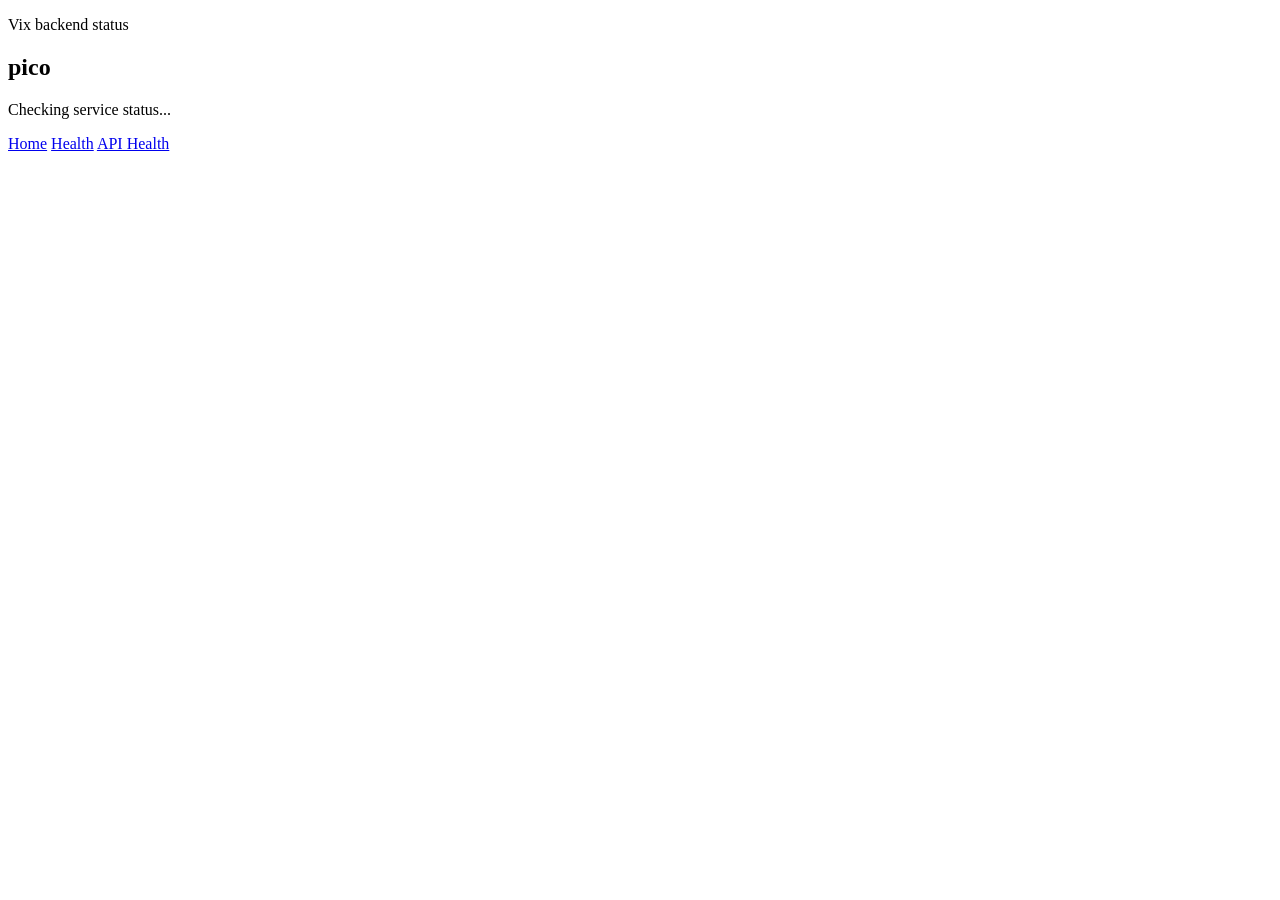
==== public/status.html @ 058616d9 "Add Pico app structure and initial runtime files" ====
<!doctype html>
<html lang="en">
  <head>
    <meta charset="utf-8" />
    <meta name="viewport" content="width=device-width, initial-scale=1" />
    <title>pico status</title>
    <link rel="stylesheet" href="/status.css" />
  </head>
  <body>
    <main class="status-page">
      <section class="status-card">
        <p class="eyebrow">Vix backend status</p>
        <h1>pico</h1>
        <p class="status-line" id="status-line">Checking service status...</p>
        <div class="status-grid">
          <a href="/">Home</a>
          <a href="/health">Health</a>
          <a href="/api/health">API Health</a>
        </div>
      </section>
    </main>
    <script src="/status.js"></script>
  </body>
</html>
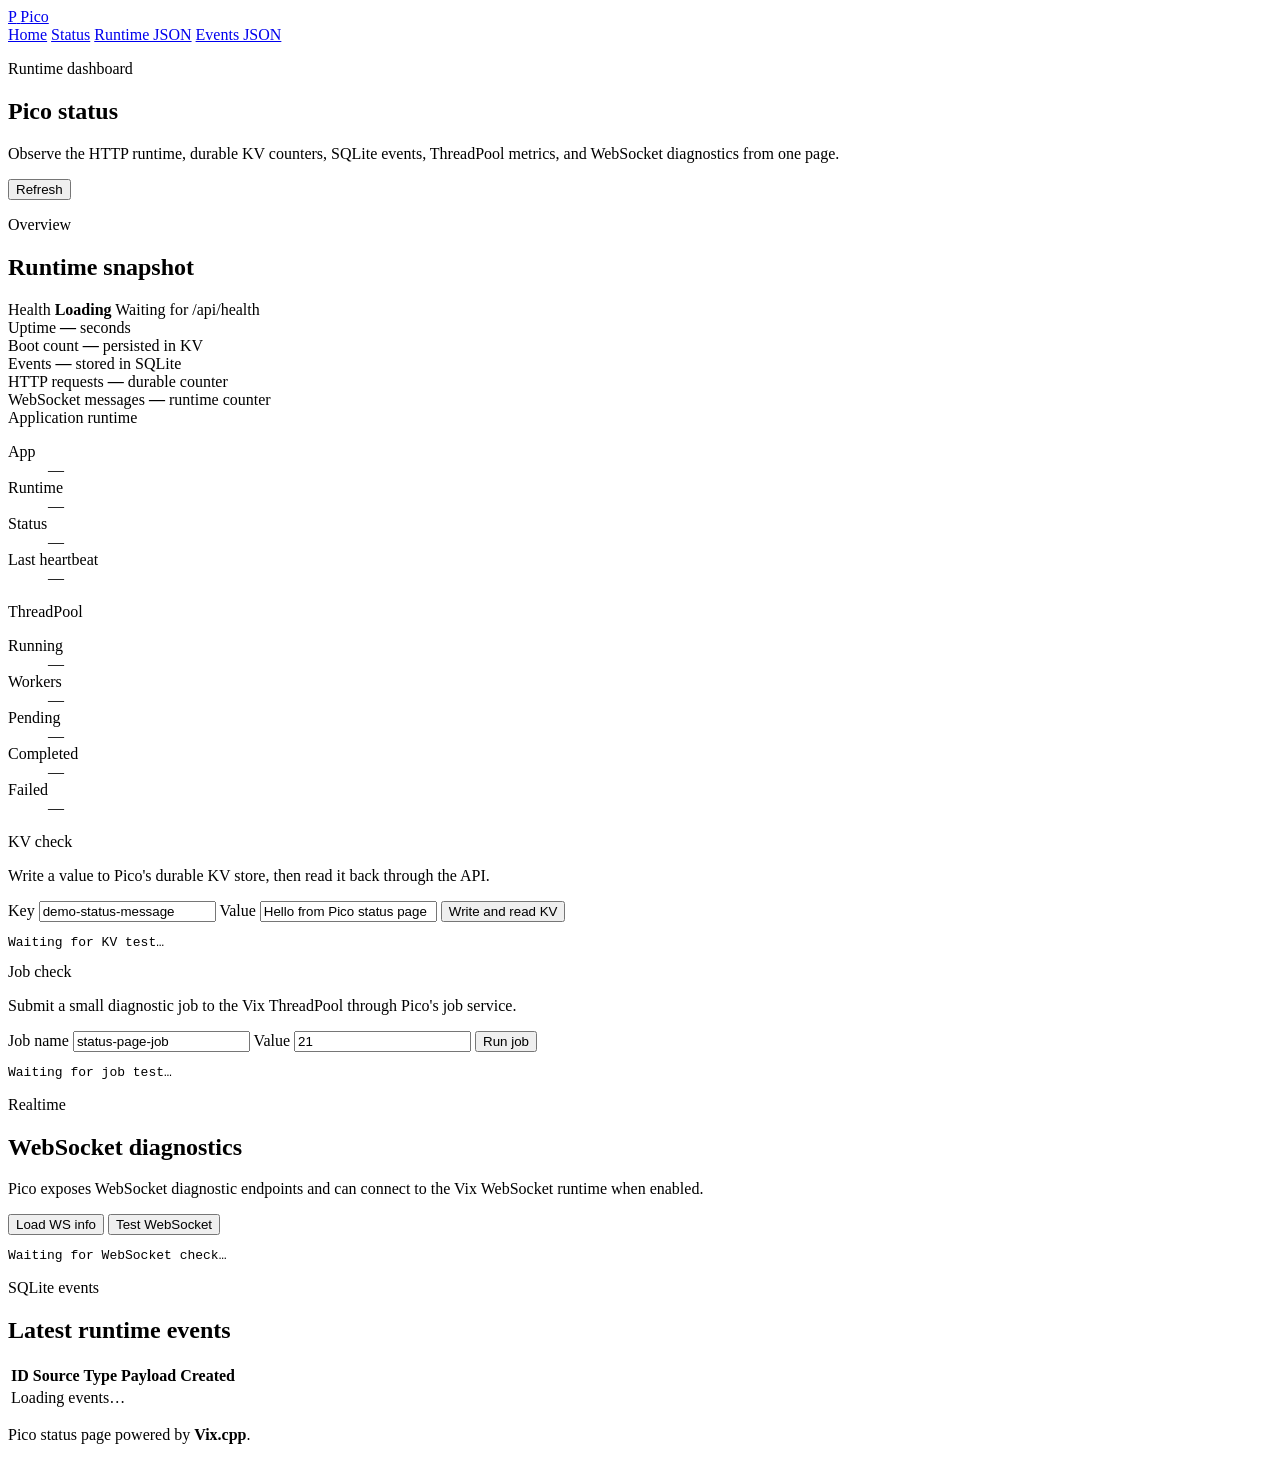
==== commit ef313a51: "Add Pico WebSocket runtime and static dashboard" ====
--- a/public/status.html
+++ b/public/status.html
@@ -3,22 +3,322 @@
   <head>
     <meta charset="utf-8" />
     <meta name="viewport" content="width=device-width, initial-scale=1" />
-    <title>pico status</title>
-    <link rel="stylesheet" href="/status.css" />
+
+    <title>Pico Status · Vix.cpp Runtime App</title>
+
+    <meta
+      name="description"
+      content="Runtime dashboard for Pico, a Vix.cpp production-style test application."
+    />
+
+    <link rel="stylesheet" href="/app.css" />
   </head>
+
   <body>
-    <main class="status-page">
-      <section class="status-card">
-        <p class="eyebrow">Vix backend status</p>
-        <h1>pico</h1>
-        <p class="status-line" id="status-line">Checking service status...</p>
-        <div class="status-grid">
+    <header class="pico-header">
+      <nav class="pico-nav" aria-label="Main navigation">
+        <a class="pico-brand" href="/">
+          <span class="pico-brand-mark">P</span>
+          <span class="pico-brand-text">Pico</span>
+        </a>
+
+        <div class="pico-nav-links">
           <a href="/">Home</a>
-          <a href="/health">Health</a>
-          <a href="/api/health">API Health</a>
-        </div>
+          <a href="/status.html" aria-current="page">Status</a>
+          <a href="/api/status">Runtime JSON</a>
+          <a href="/api/events">Events JSON</a>
+        </div>
+      </nav>
+    </header>
+
+    <main class="pico-main">
+      <section class="pico-page-title">
+        <p class="pico-eyebrow">Runtime dashboard</p>
+
+        <div class="pico-page-title-row">
+          <div>
+            <h1>Pico status</h1>
+            <p>
+              Observe the HTTP runtime, durable KV counters, SQLite events,
+              ThreadPool metrics, and WebSocket diagnostics from one page.
+            </p>
+          </div>
+
+          <button class="pico-button pico-button-primary" id="refresh-status">
+            Refresh
+          </button>
+        </div>
+      </section>
+
+      <section class="pico-section" aria-labelledby="overview-title">
+        <div class="pico-section-heading">
+          <p class="pico-eyebrow">Overview</p>
+          <h2 id="overview-title">Runtime snapshot</h2>
+        </div>
+
+        <div class="pico-metrics-grid">
+          <article class="pico-metric-card">
+            <span class="pico-metric-label">Health</span>
+            <strong class="pico-metric-value" id="metric-health"
+              >Loading</strong
+            >
+            <span class="pico-metric-note" id="metric-health-note">
+              Waiting for /api/health
+            </span>
+          </article>
+
+          <article class="pico-metric-card">
+            <span class="pico-metric-label">Uptime</span>
+            <strong class="pico-metric-value" id="metric-uptime">—</strong>
+            <span class="pico-metric-note">seconds</span>
+          </article>
+
+          <article class="pico-metric-card">
+            <span class="pico-metric-label">Boot count</span>
+            <strong class="pico-metric-value" id="metric-boot-count">—</strong>
+            <span class="pico-metric-note">persisted in KV</span>
+          </article>
+
+          <article class="pico-metric-card">
+            <span class="pico-metric-label">Events</span>
+            <strong class="pico-metric-value" id="metric-events">—</strong>
+            <span class="pico-metric-note">stored in SQLite</span>
+          </article>
+
+          <article class="pico-metric-card">
+            <span class="pico-metric-label">HTTP requests</span>
+            <strong class="pico-metric-value" id="metric-http">—</strong>
+            <span class="pico-metric-note">durable counter</span>
+          </article>
+
+          <article class="pico-metric-card">
+            <span class="pico-metric-label">WebSocket messages</span>
+            <strong class="pico-metric-value" id="metric-ws">—</strong>
+            <span class="pico-metric-note">runtime counter</span>
+          </article>
+        </div>
+      </section>
+
+      <section
+        class="pico-section pico-two-columns"
+        aria-label="Runtime details"
+      >
+        <article class="pico-card">
+          <div class="pico-card-header">
+            <span class="pico-status-dot"></span>
+            <span>Application runtime</span>
+          </div>
+
+          <dl class="pico-detail-list">
+            <div>
+              <dt>App</dt>
+              <dd id="detail-app">—</dd>
+            </div>
+
+            <div>
+              <dt>Runtime</dt>
+              <dd id="detail-runtime">—</dd>
+            </div>
+
+            <div>
+              <dt>Status</dt>
+              <dd id="detail-status">—</dd>
+            </div>
+
+            <div>
+              <dt>Last heartbeat</dt>
+              <dd id="detail-heartbeat">—</dd>
+            </div>
+          </dl>
+        </article>
+
+        <article class="pico-card">
+          <div class="pico-card-header">
+            <span class="pico-status-dot"></span>
+            <span>ThreadPool</span>
+          </div>
+
+          <dl class="pico-detail-list">
+            <div>
+              <dt>Running</dt>
+              <dd id="threadpool-running">—</dd>
+            </div>
+
+            <div>
+              <dt>Workers</dt>
+              <dd id="threadpool-workers">—</dd>
+            </div>
+
+            <div>
+              <dt>Pending</dt>
+              <dd id="threadpool-pending">—</dd>
+            </div>
+
+            <div>
+              <dt>Completed</dt>
+              <dd id="threadpool-completed">—</dd>
+            </div>
+
+            <div>
+              <dt>Failed</dt>
+              <dd id="threadpool-failed">—</dd>
+            </div>
+          </dl>
+        </article>
+      </section>
+
+      <section
+        class="pico-section pico-two-columns"
+        aria-label="Interactive checks"
+      >
+        <article class="pico-card">
+          <div class="pico-card-header">
+            <span>KV check</span>
+          </div>
+
+          <p class="pico-muted">
+            Write a value to Pico's durable KV store, then read it back through
+            the API.
+          </p>
+
+          <form class="pico-form" id="kv-form">
+            <label>
+              Key
+              <input
+                id="kv-key"
+                name="key"
+                type="text"
+                value="demo-status-message"
+                autocomplete="off"
+              />
+            </label>
+
+            <label>
+              Value
+              <input
+                id="kv-value"
+                name="value"
+                type="text"
+                value="Hello from Pico status page"
+                autocomplete="off"
+              />
+            </label>
+
+            <button class="pico-button pico-button-secondary" type="submit">
+              Write and read KV
+            </button>
+          </form>
+
+          <pre class="pico-output" id="kv-output">Waiting for KV test…</pre>
+        </article>
+
+        <article class="pico-card">
+          <div class="pico-card-header">
+            <span>Job check</span>
+          </div>
+
+          <p class="pico-muted">
+            Submit a small diagnostic job to the Vix ThreadPool through Pico's
+            job service.
+          </p>
+
+          <form class="pico-form" id="job-form">
+            <label>
+              Job name
+              <input
+                id="job-name"
+                name="name"
+                type="text"
+                value="status-page-job"
+                autocomplete="off"
+              />
+            </label>
+
+            <label>
+              Value
+              <input id="job-value" name="value" type="number" value="21" />
+            </label>
+
+            <button class="pico-button pico-button-secondary" type="submit">
+              Run job
+            </button>
+          </form>
+
+          <pre class="pico-output" id="job-output">Waiting for job test…</pre>
+        </article>
+      </section>
+
+      <section class="pico-section" aria-labelledby="ws-title">
+        <div class="pico-section-heading">
+          <p class="pico-eyebrow">Realtime</p>
+          <h2 id="ws-title">WebSocket diagnostics</h2>
+        </div>
+
+        <article class="pico-card">
+          <p class="pico-muted">
+            Pico exposes WebSocket diagnostic endpoints and can connect to the
+            Vix WebSocket runtime when enabled.
+          </p>
+
+          <div class="pico-actions">
+            <button
+              class="pico-button pico-button-secondary"
+              id="ws-info-button"
+            >
+              Load WS info
+            </button>
+
+            <button
+              class="pico-button pico-button-secondary"
+              id="ws-connect-button"
+            >
+              Test WebSocket
+            </button>
+          </div>
+
+          <pre class="pico-output" id="ws-output">
+Waiting for WebSocket check…</pre
+          >
+        </article>
+      </section>
+
+      <section class="pico-section" aria-labelledby="events-title">
+        <div class="pico-section-heading">
+          <p class="pico-eyebrow">SQLite events</p>
+          <h2 id="events-title">Latest runtime events</h2>
+        </div>
+
+        <article class="pico-card">
+          <div class="pico-table-wrap">
+            <table class="pico-table">
+              <thead>
+                <tr>
+                  <th>ID</th>
+                  <th>Source</th>
+                  <th>Type</th>
+                  <th>Payload</th>
+                  <th>Created</th>
+                </tr>
+              </thead>
+
+              <tbody id="events-table-body">
+                <tr>
+                  <td colspan="5">Loading events…</td>
+                </tr>
+              </tbody>
+            </table>
+          </div>
+        </article>
       </section>
     </main>
-    <script src="/status.js"></script>
+
+    <footer class="pico-footer">
+      <p>
+        Pico status page powered by
+        <strong>Vix.cpp</strong>.
+      </p>
+    </footer>
+
+    <script src="/app.js" defer></script>
   </body>
 </html>
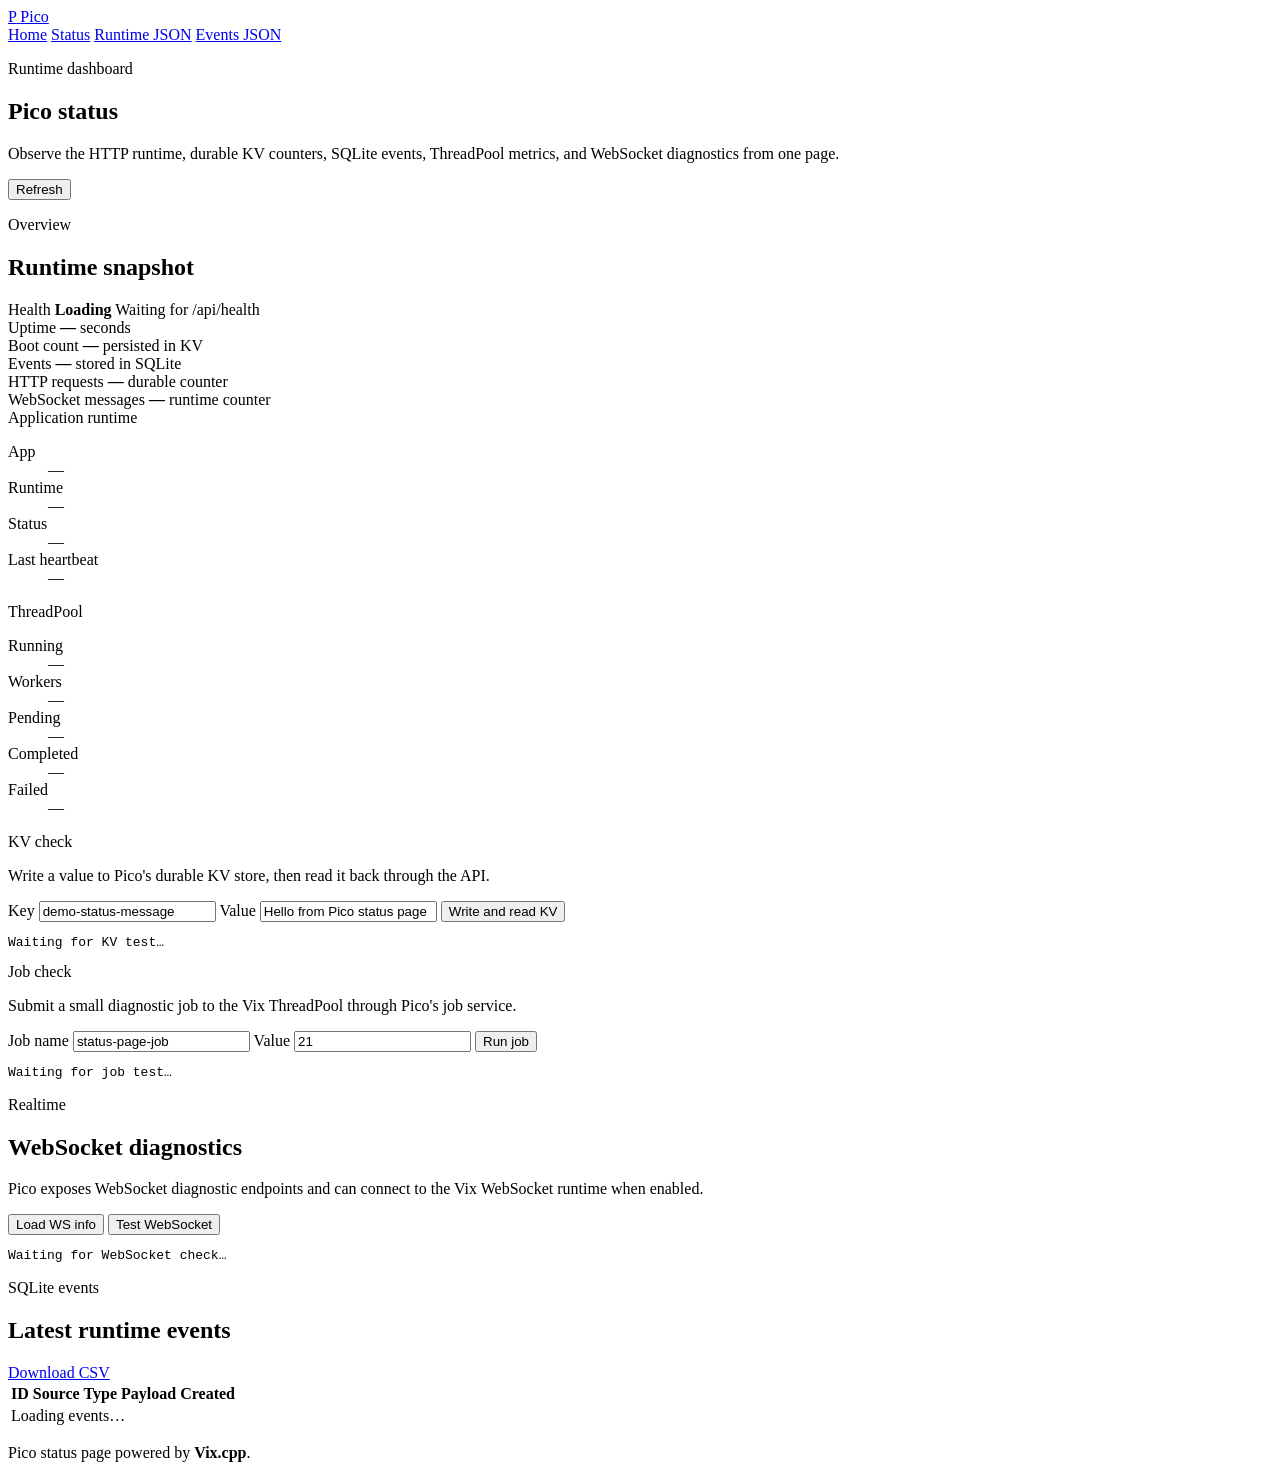
==== commit 02e0c04e: "feat: improve Pico runtime dashboard" ====
--- a/public/status.html
+++ b/public/status.html
@@ -283,9 +283,16 @@
       </section>
 
       <section class="pico-section" aria-labelledby="events-title">
-        <div class="pico-section-heading">
-          <p class="pico-eyebrow">SQLite events</p>
-          <h2 id="events-title">Latest runtime events</h2>
+       <section class="pico-section" aria-labelledby="events-title">
+        <div class="pico-section-heading pico-section-heading-row">
+          <div>
+            <p class="pico-eyebrow">SQLite events</p>
+            <h2 id="events-title">Latest runtime events</h2>
+          </div>
+
+          <a class="pico-button pico-button-secondary" href="/api/events.csv">
+            Download CSV
+          </a>
         </div>
 
         <article class="pico-card">
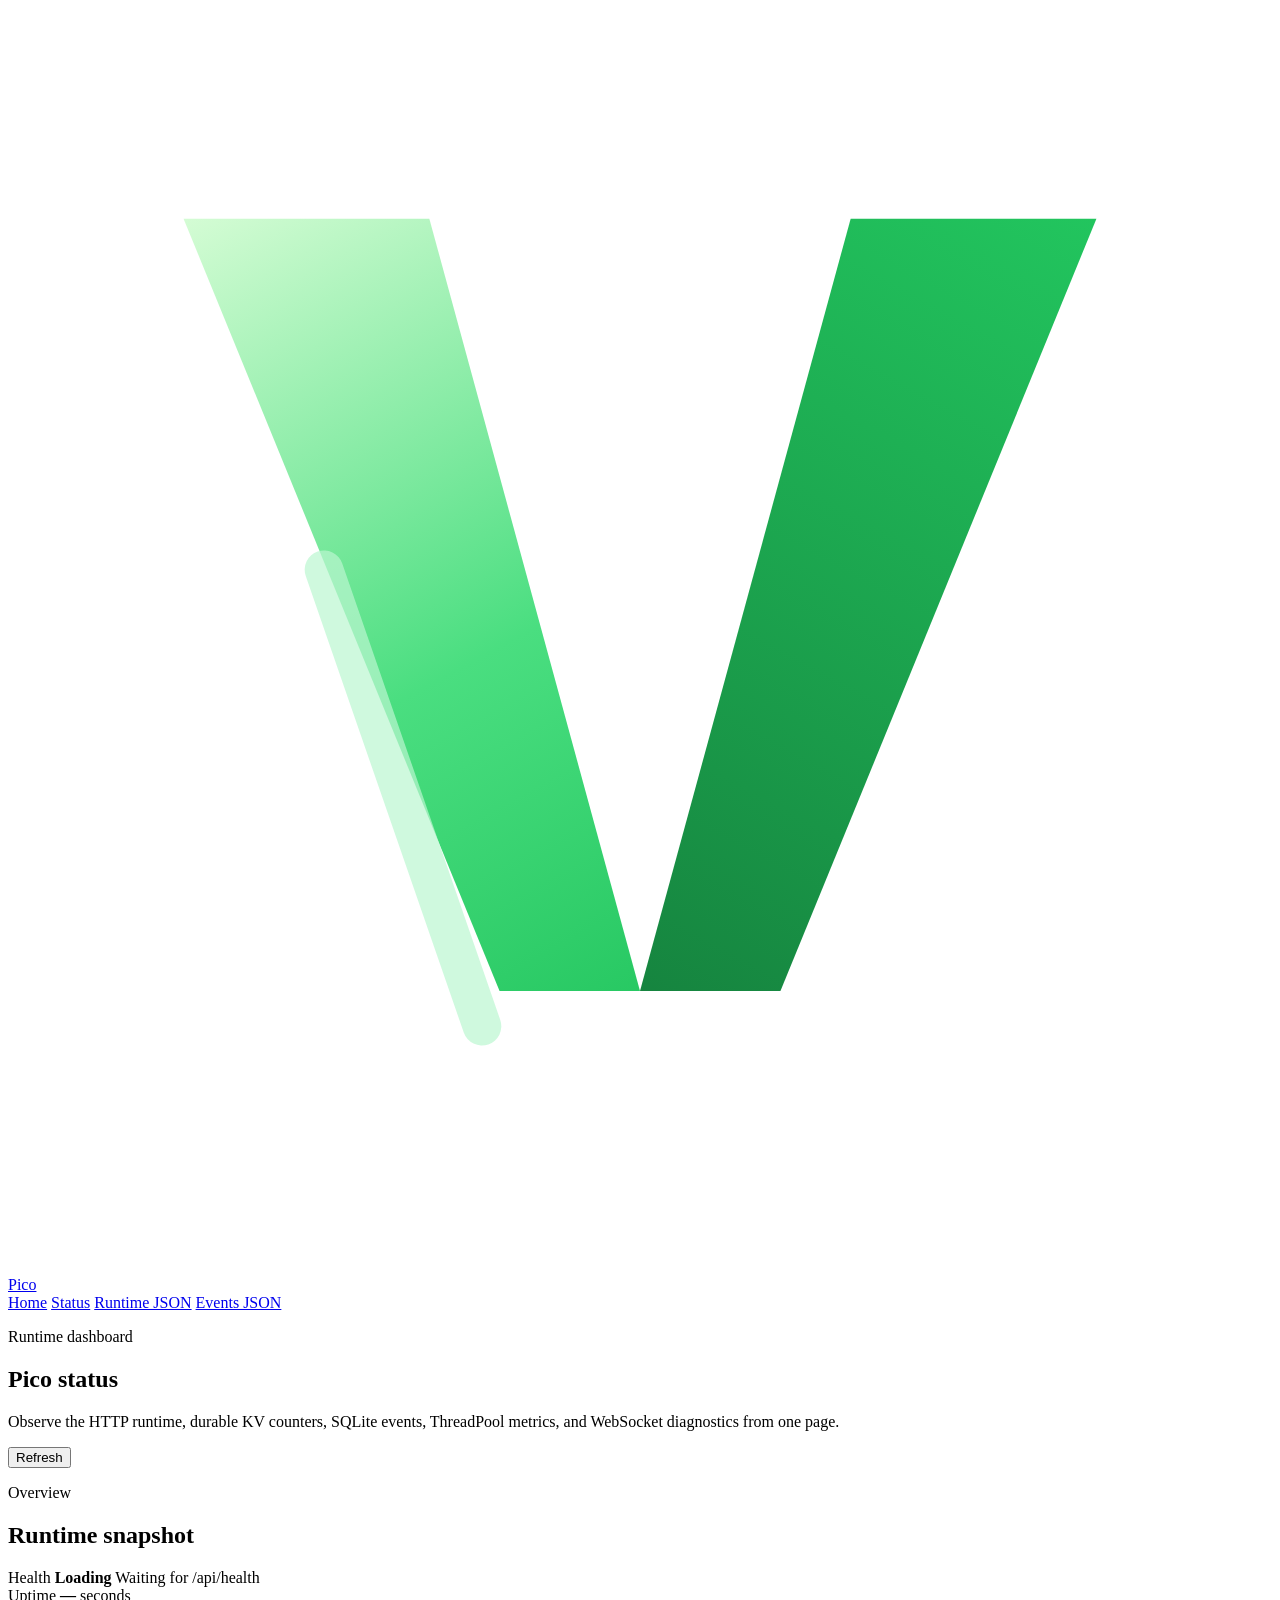
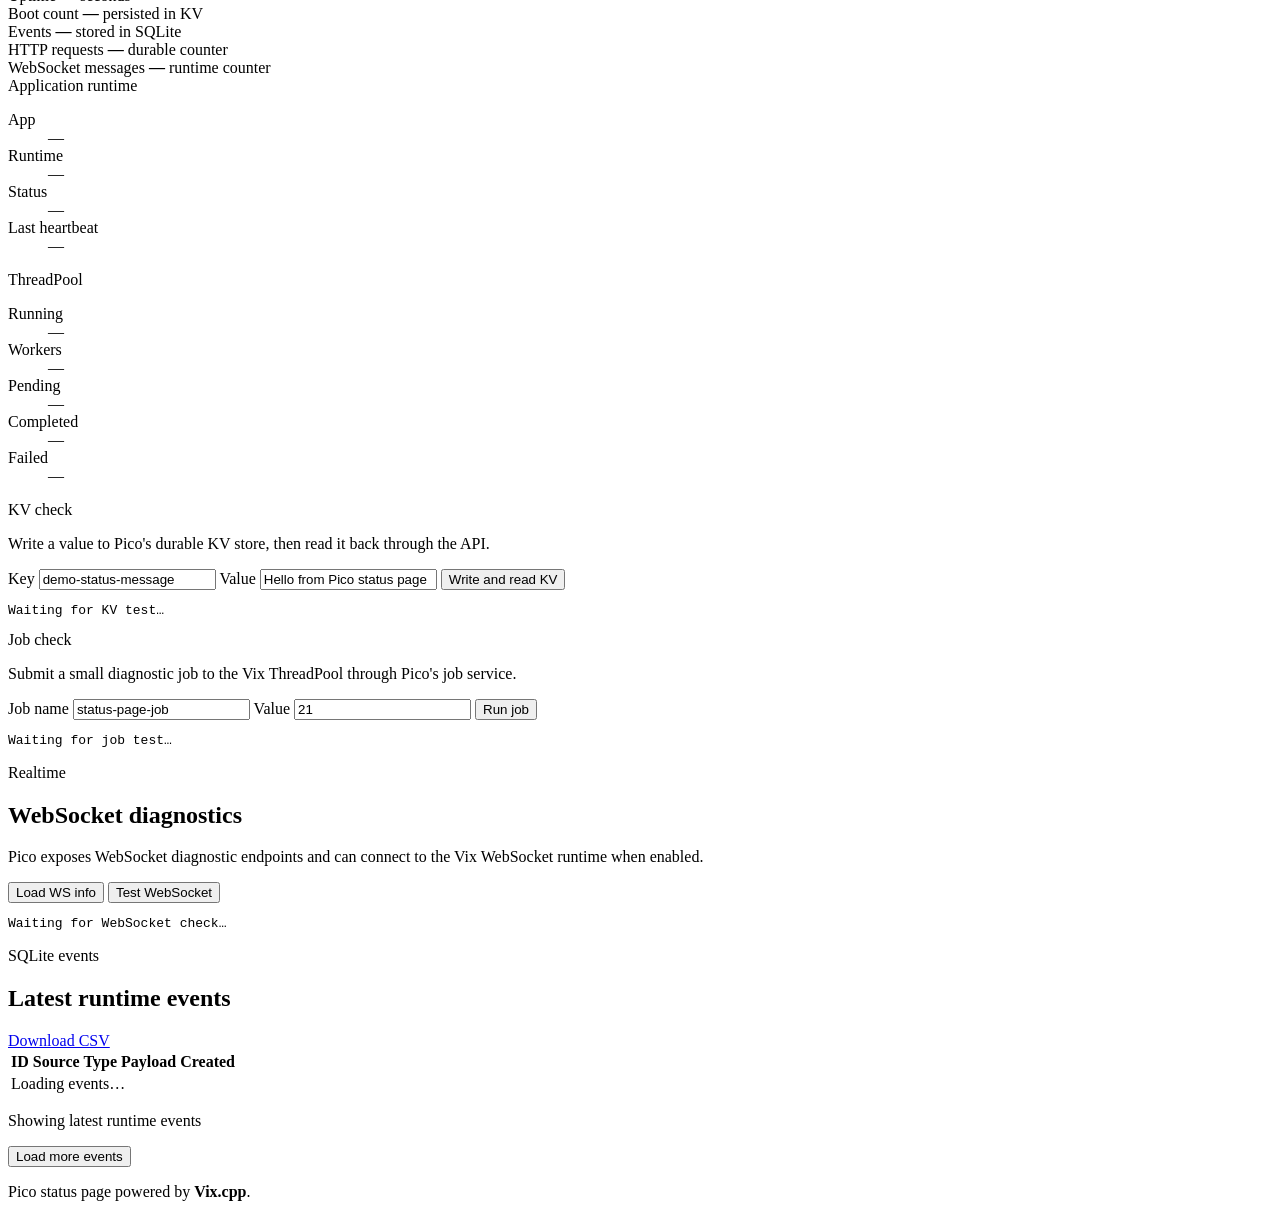
==== commit aed94323: "feat: polish Pico site and harden KV recovery" ====
--- a/public/status.html
+++ b/public/status.html
@@ -18,7 +18,61 @@
     <header class="pico-header">
       <nav class="pico-nav" aria-label="Main navigation">
         <a class="pico-brand" href="/">
-          <span class="pico-brand-mark">P</span>
+          <span class="pico-brand-mark" aria-hidden="true">
+            <svg
+              viewBox="0 0 36 36"
+              fill="none"
+              xmlns="http://www.w3.org/2000/svg"
+            >
+              <defs>
+                <linearGradient
+                  id="pico-logo-left"
+                  x1="5"
+                  y1="6"
+                  x2="18"
+                  y2="30"
+                  gradientUnits="userSpaceOnUse"
+                >
+                  <stop offset="0%" stop-color="#d4fcd4" />
+                  <stop offset="55%" stop-color="#4ade80" />
+                  <stop offset="100%" stop-color="#22c55e" />
+                </linearGradient>
+
+                <linearGradient
+                  id="pico-logo-right"
+                  x1="31"
+                  y1="6"
+                  x2="18"
+                  y2="30"
+                  gradientUnits="userSpaceOnUse"
+                >
+                  <stop offset="0%" stop-color="#22c55e" />
+                  <stop offset="100%" stop-color="#15803d" />
+                </linearGradient>
+              </defs>
+
+              <polygon
+                points="5,6 12,6 18,28 14,28"
+                fill="url(#pico-logo-left)"
+              />
+              <polygon
+                points="31,6 24,6 18,28 22,28"
+                fill="url(#pico-logo-right)"
+              />
+
+              <line
+                x1="9"
+                y1="16"
+                x2="13.5"
+                y2="29"
+                stroke="#bbf7d0"
+                stroke-width="1.1"
+                stroke-linecap="round"
+                opacity="0.7"
+              />
+            </svg>
+          </span>
+
           <span class="pico-brand-text">Pico</span>
         </a>
 
@@ -283,7 +337,6 @@
       </section>
 
       <section class="pico-section" aria-labelledby="events-title">
-       <section class="pico-section" aria-labelledby="events-title">
         <div class="pico-section-heading pico-section-heading-row">
           <div>
             <p class="pico-eyebrow">SQLite events</p>
@@ -315,6 +368,20 @@
               </tbody>
             </table>
           </div>
+
+          <div class="pico-events-footer">
+            <p class="pico-events-count" id="events-count">
+              Showing latest runtime events
+            </p>
+
+            <button
+              class="pico-button pico-button-secondary"
+              id="load-more-events"
+              type="button"
+            >
+              Load more events
+            </button>
+          </div>
         </article>
       </section>
     </main>
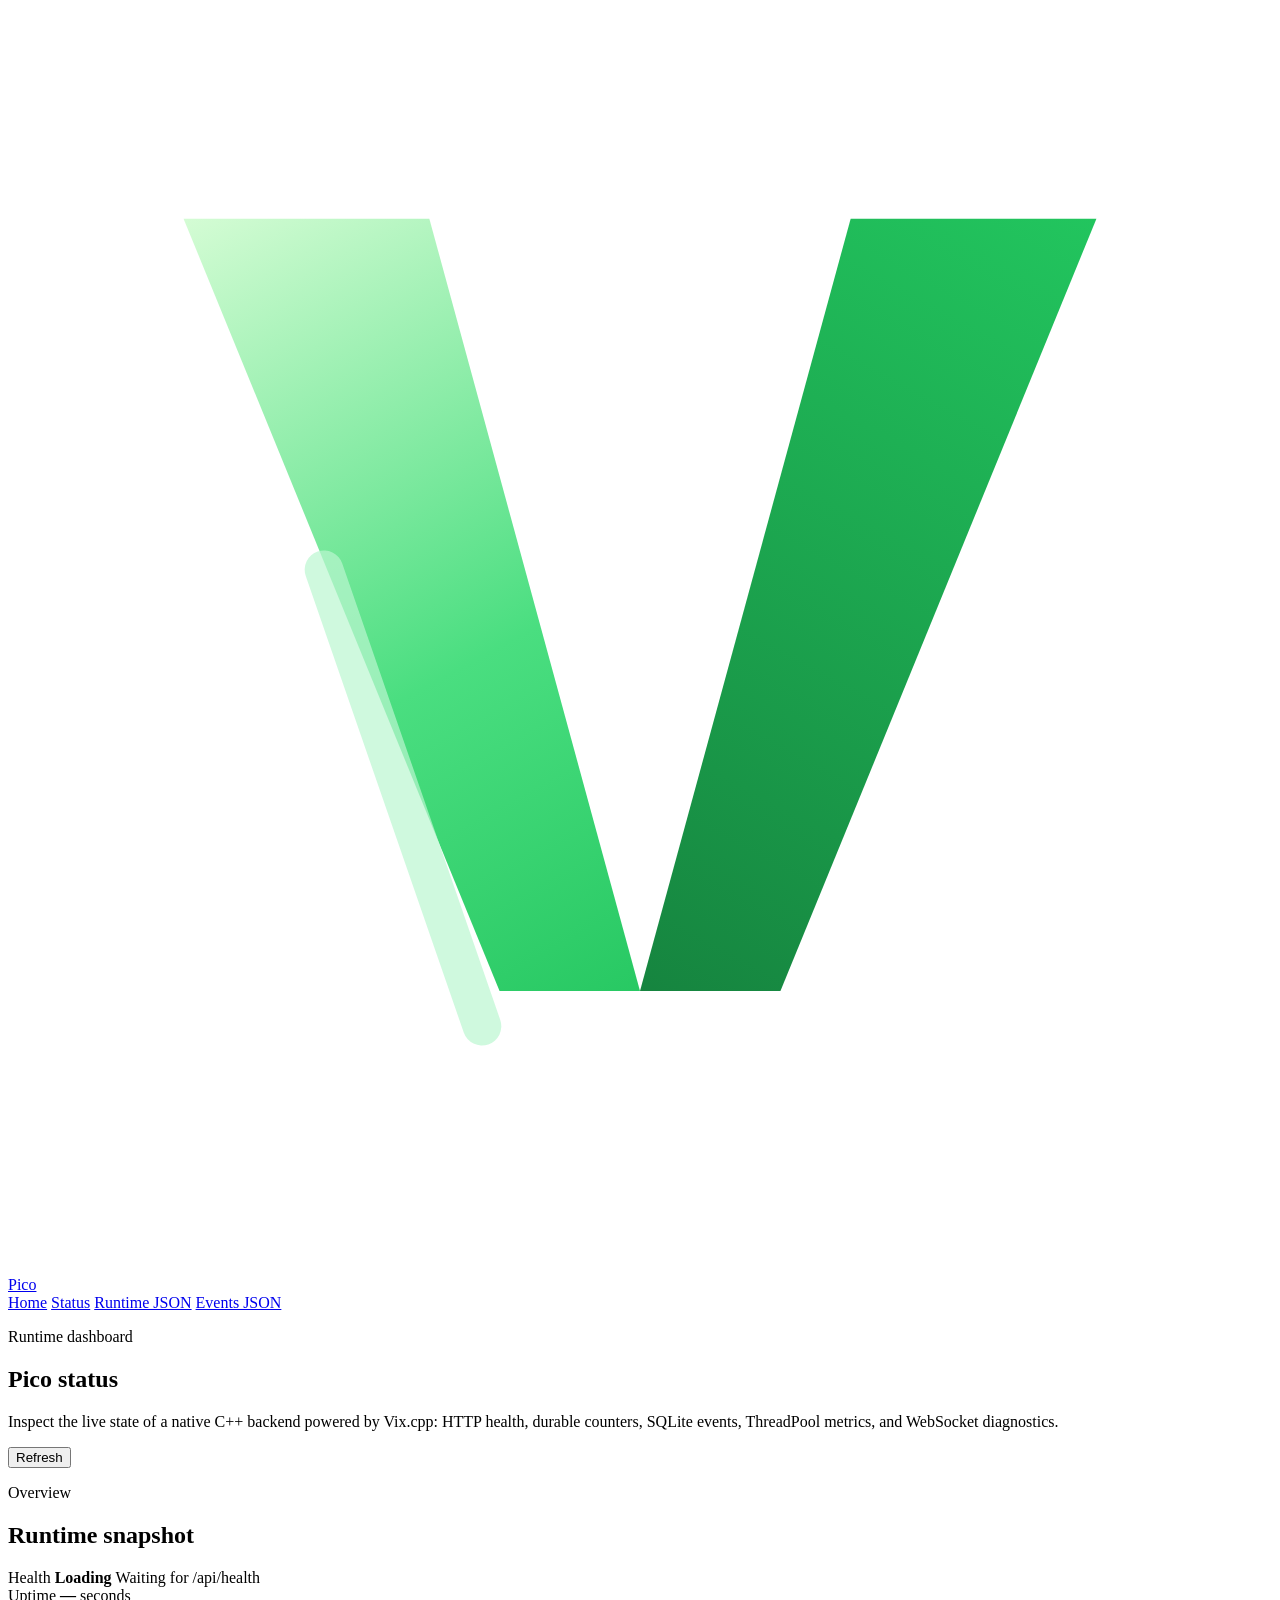
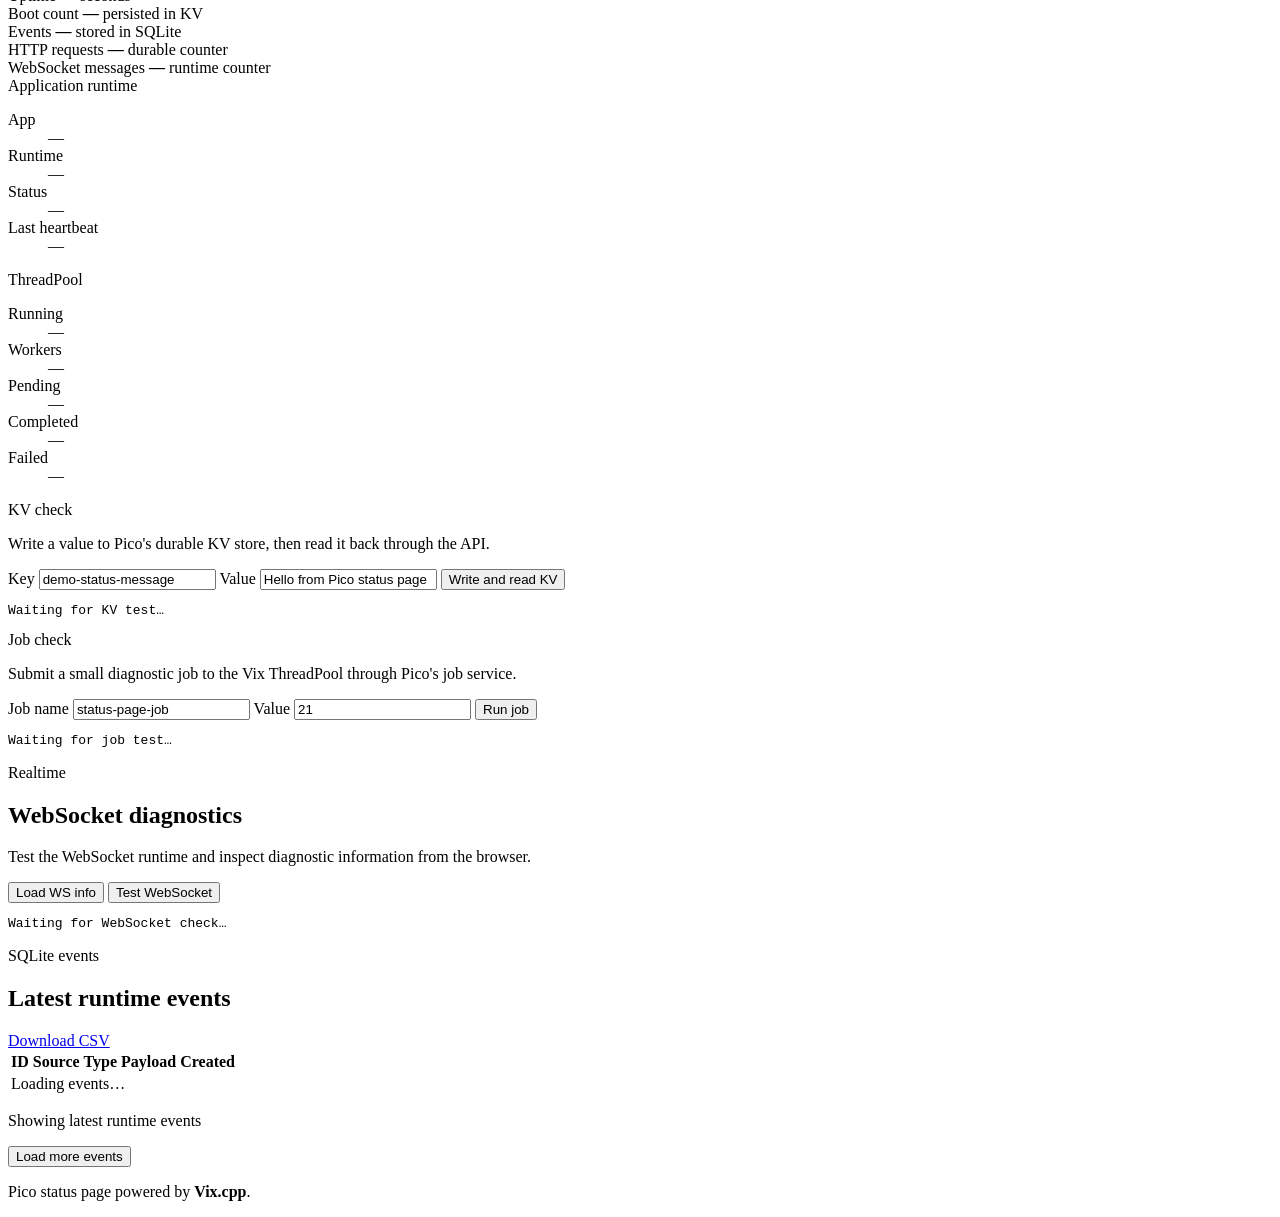
==== commit 10bea313: "feat: polish Pico public pages" ====
--- a/public/status.html
+++ b/public/status.html
@@ -1,23 +1,101 @@
 <!doctype html>
 <html lang="en">
   <head>
-    <meta charset="utf-8" />
-    <meta name="viewport" content="width=device-width, initial-scale=1" />
-
-    <title>Pico Status · Vix.cpp Runtime App</title>
-
+    <!-- Basic -->
+    <meta charset="UTF-8" />
+    <meta name="viewport" content="width=device-width, initial-scale=1.0" />
+
+    <title>Pico Status · Live Vix.cpp Runtime Dashboard</title>
+
+    <!-- Primary meta -->
     <meta
       name="description"
-      content="Runtime dashboard for Pico, a Vix.cpp production-style test application."
-    />
-
+      content="Pico Status is a live runtime dashboard for a native C++ backend app powered by Vix.cpp. Inspect HTTP health, durable KV counters, SQLite events, ThreadPool metrics, WebSocket diagnostics, and runtime state from one page."
+    />
+
+    <meta name="author" content="Gaspard Kirira" />
+    <meta name="robots" content="index, follow" />
+    <link rel="canonical" href="https://pico.vixcpp.com/status.html" />
+
+    <!-- Theme / Mobile -->
+    <meta name="theme-color" content="#101827" />
+    <meta name="color-scheme" content="dark light" />
+    <meta name="mobile-web-app-capable" content="yes" />
+    <meta name="apple-mobile-web-app-capable" content="yes" />
+    <meta
+      name="apple-mobile-web-app-status-bar-style"
+      content="black-translucent"
+    />
+    <meta name="apple-mobile-web-app-title" content="Pico Status" />
+
+    <!-- Favicons / App icons -->
+    <link rel="icon" href="/assets/pwa/favicon.ico" />
+    <link
+      rel="icon"
+      type="image/png"
+      sizes="16x16"
+      href="/assets/pwa/favicon-16x16.png"
+    />
+    <link
+      rel="icon"
+      type="image/png"
+      sizes="32x32"
+      href="/assets/pwa/favicon-32x32.png"
+    />
+    <link
+      rel="apple-touch-icon"
+      sizes="180x180"
+      href="/assets/pwa/apple-touch-icon.png"
+    />
+
+    <!-- PWA -->
+    <link rel="manifest" href="/manifest.webmanifest" />
+
+    <!-- Open Graph -->
+    <meta property="og:type" content="website" />
+    <meta property="og:site_name" content="Pico" />
+    <meta
+      property="og:title"
+      content="Pico Status · Live Vix.cpp Runtime Dashboard"
+    />
+    <meta
+      property="og:description"
+      content="Inspect a real native C++ backend runtime powered by Vix.cpp: HTTP health, durable KV state, SQLite events, ThreadPool metrics, WebSocket diagnostics, and live runtime state."
+    />
+    <meta property="og:url" content="https://pico.vixcpp.com/status.html" />
+    <meta
+      property="og:image"
+      content="https://pico.vixcpp.com/assets/logo/pico-og.png"
+    />
+    <meta
+      property="og:image:alt"
+      content="Pico Status live runtime dashboard powered by Vix.cpp"
+    />
+
+    <!-- Twitter / X -->
+    <meta name="twitter:card" content="summary_large_image" />
+    <meta
+      name="twitter:title"
+      content="Pico Status · Live Vix.cpp Runtime Dashboard"
+    />
+    <meta
+      name="twitter:description"
+      content="A live dashboard for a native C++ backend app powered by Vix.cpp. Inspect HTTP, KV state, SQLite events, ThreadPool metrics, and WebSocket diagnostics."
+    />
+    <meta
+      name="twitter:image"
+      content="https://pico.vixcpp.com/assets/logo/pico-og.png"
+    />
+    <meta name="twitter:site" content="@vix_cpp" />
+
+    <!-- Styles -->
     <link rel="stylesheet" href="/app.css" />
   </head>
 
   <body>
     <header class="pico-header">
       <nav class="pico-nav" aria-label="Main navigation">
-        <a class="pico-brand" href="/">
+        <a class="pico-brand" href="/" aria-label="Pico home">
           <span class="pico-brand-mark" aria-hidden="true">
             <svg
               viewBox="0 0 36 36"
@@ -93,8 +171,9 @@
           <div>
             <h1>Pico status</h1>
             <p>
-              Observe the HTTP runtime, durable KV counters, SQLite events,
-              ThreadPool metrics, and WebSocket diagnostics from one page.
+              Inspect the live state of a native C++ backend powered by Vix.cpp:
+              HTTP health, durable counters, SQLite events, ThreadPool metrics,
+              and WebSocket diagnostics.
             </p>
           </div>
 
@@ -113,9 +192,9 @@
         <div class="pico-metrics-grid">
           <article class="pico-metric-card">
             <span class="pico-metric-label">Health</span>
-            <strong class="pico-metric-value" id="metric-health"
-              >Loading</strong
-            >
+            <strong class="pico-metric-value" id="metric-health">
+              Loading
+            </strong>
             <span class="pico-metric-note" id="metric-health-note">
               Waiting for /api/health
             </span>
@@ -223,7 +302,7 @@
 
       <section
         class="pico-section pico-two-columns"
-        aria-label="Interactive checks"
+        aria-label="Interactive runtime checks"
       >
         <article class="pico-card">
           <div class="pico-card-header">
@@ -310,14 +389,15 @@
 
         <article class="pico-card">
           <p class="pico-muted">
-            Pico exposes WebSocket diagnostic endpoints and can connect to the
-            Vix WebSocket runtime when enabled.
+            Test the WebSocket runtime and inspect diagnostic information from
+            the browser.
           </p>
 
           <div class="pico-actions">
             <button
               class="pico-button pico-button-secondary"
               id="ws-info-button"
+              type="button"
             >
               Load WS info
             </button>
@@ -325,6 +405,7 @@
             <button
               class="pico-button pico-button-secondary"
               id="ws-connect-button"
+              type="button"
             >
               Test WebSocket
             </button>
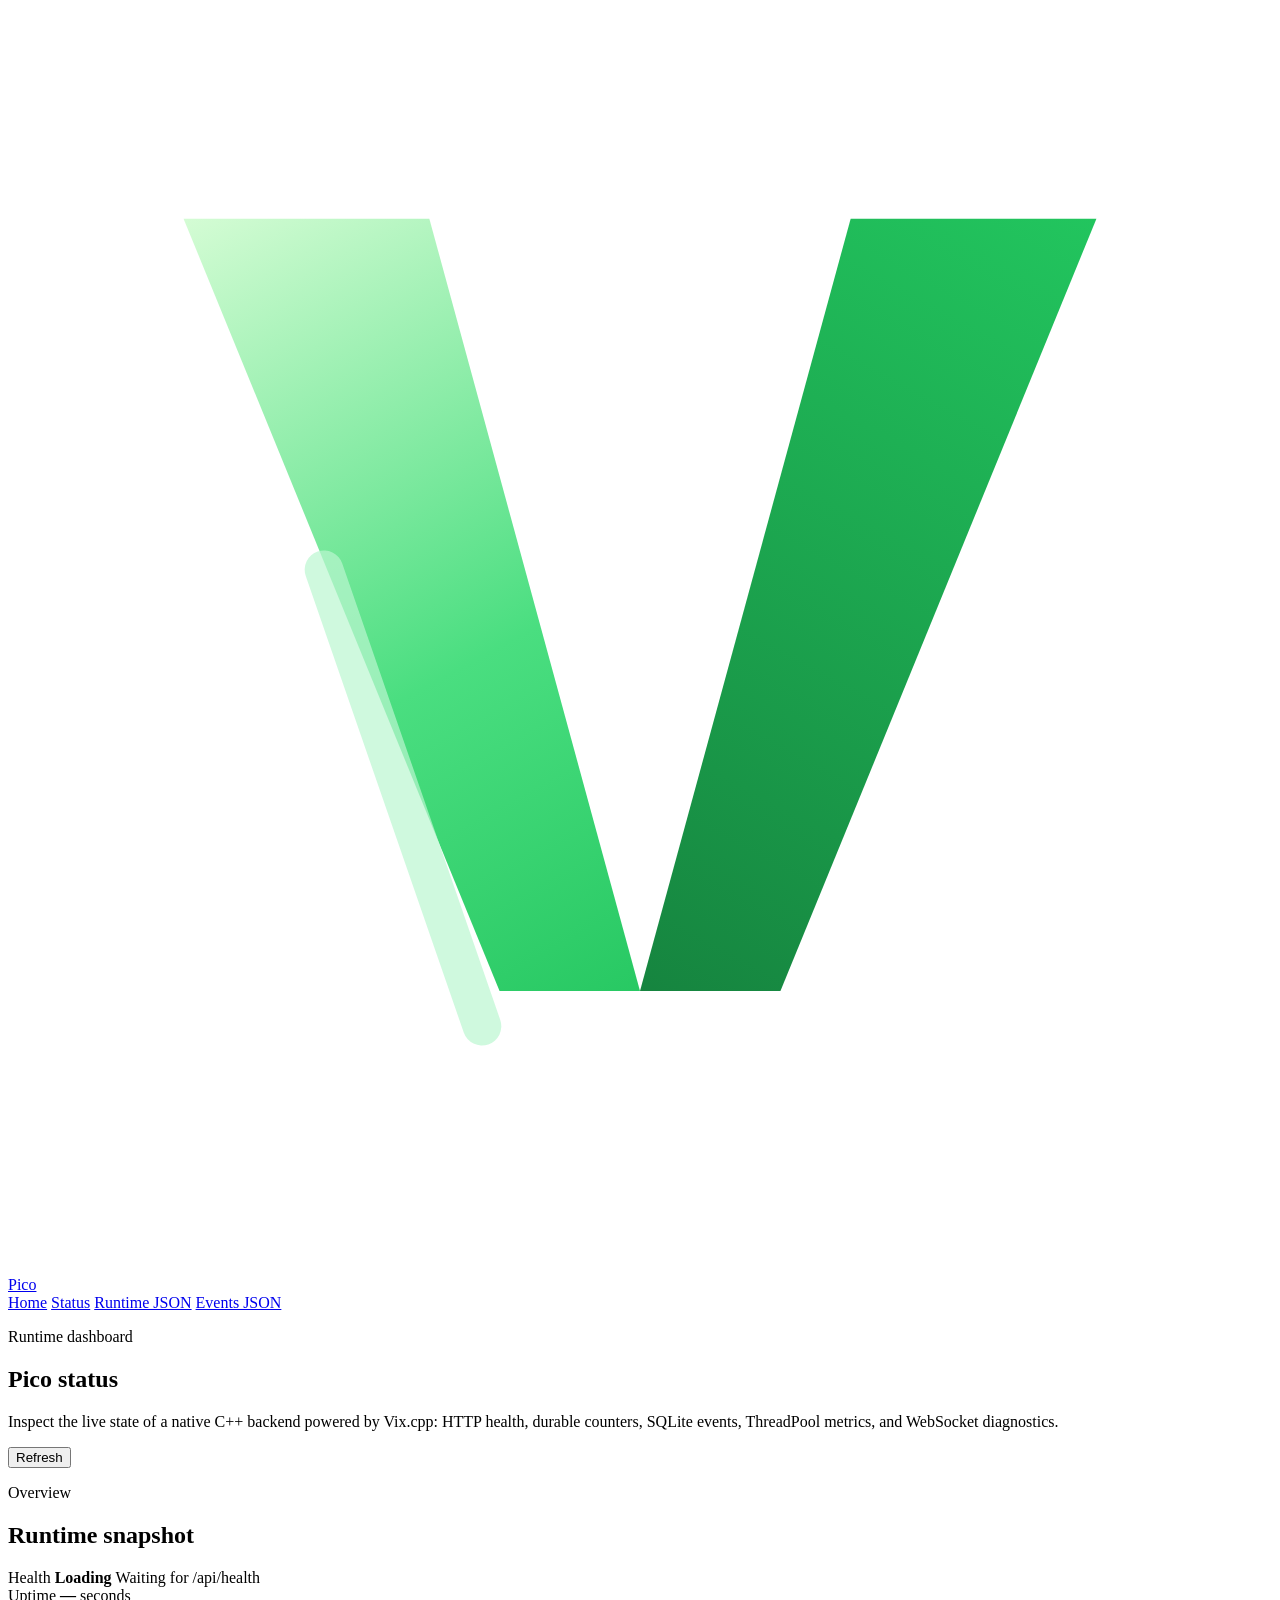
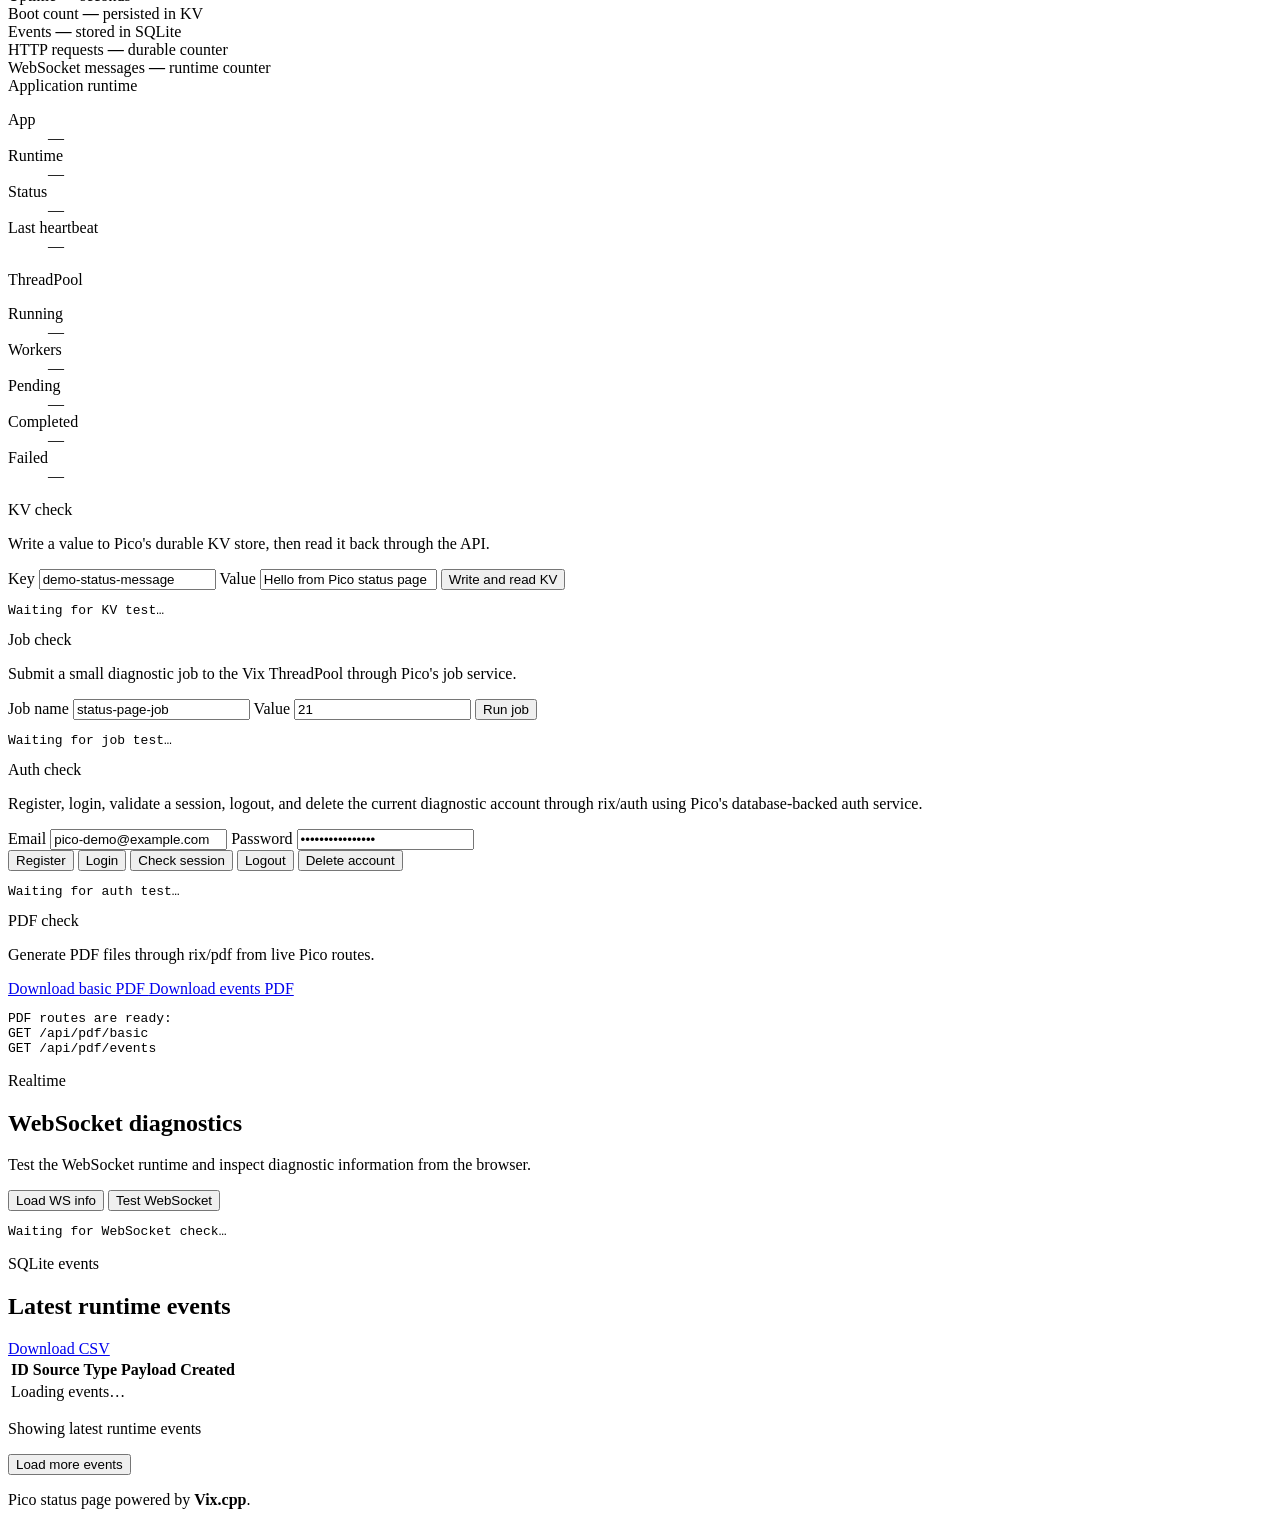
==== commit 748e34b1: "feat(rix): add auth and pdf diagnostics" ====
--- a/public/status.html
+++ b/public/status.html
@@ -381,6 +381,117 @@
         </article>
       </section>
 
+      <section
+        class="pico-section pico-two-columns"
+        aria-label="Rix package diagnostics"
+      >
+        <article class="pico-card">
+          <div class="pico-card-header">
+            <span>Auth check</span>
+          </div>
+
+          <p class="pico-muted">
+            Register, login, validate a session, logout, and delete the current
+            diagnostic account through rix/auth using Pico's database-backed
+            auth service.
+          </p>
+
+          <form class="pico-form" id="auth-form">
+            <label>
+              Email
+              <input
+                id="auth-email"
+                name="email"
+                type="email"
+                value="pico-demo@example.com"
+                autocomplete="off"
+              />
+            </label>
+
+            <label>
+              Password
+              <input
+                id="auth-password"
+                name="password"
+                type="password"
+                value="correct-password"
+                autocomplete="off"
+              />
+            </label>
+
+            <div class="pico-actions">
+              <button
+                class="pico-button pico-button-secondary"
+                id="auth-register-button"
+                type="button"
+              >
+                Register
+              </button>
+
+              <button
+                class="pico-button pico-button-secondary"
+                id="auth-login-button"
+                type="button"
+              >
+                Login
+              </button>
+
+              <button
+                class="pico-button pico-button-secondary"
+                id="auth-check-button"
+                type="button"
+              >
+                Check session
+              </button>
+
+              <button
+                class="pico-button pico-button-secondary"
+                id="auth-logout-button"
+                type="button"
+              >
+                Logout
+              </button>
+
+              <button
+                class="pico-button pico-button-secondary"
+                id="auth-delete-button"
+                type="button"
+              >
+                Delete account
+              </button>
+            </div>
+          </form>
+
+          <pre class="pico-output" id="auth-output">Waiting for auth test…</pre>
+        </article>
+
+        <article class="pico-card">
+          <div class="pico-card-header">
+            <span>PDF check</span>
+          </div>
+
+          <p class="pico-muted">
+            Generate PDF files through rix/pdf from live Pico routes.
+          </p>
+
+          <div class="pico-actions">
+            <a class="pico-button pico-button-secondary" href="/api/pdf/basic">
+              Download basic PDF
+            </a>
+
+            <a class="pico-button pico-button-secondary" href="/api/pdf/events">
+              Download events PDF
+            </a>
+          </div>
+
+          <pre class="pico-output" id="pdf-output">
+PDF routes are ready:
+GET /api/pdf/basic
+GET /api/pdf/events</pre
+          >
+        </article>
+      </section>
+
       <section class="pico-section" aria-labelledby="ws-title">
         <div class="pico-section-heading">
           <p class="pico-eyebrow">Realtime</p>
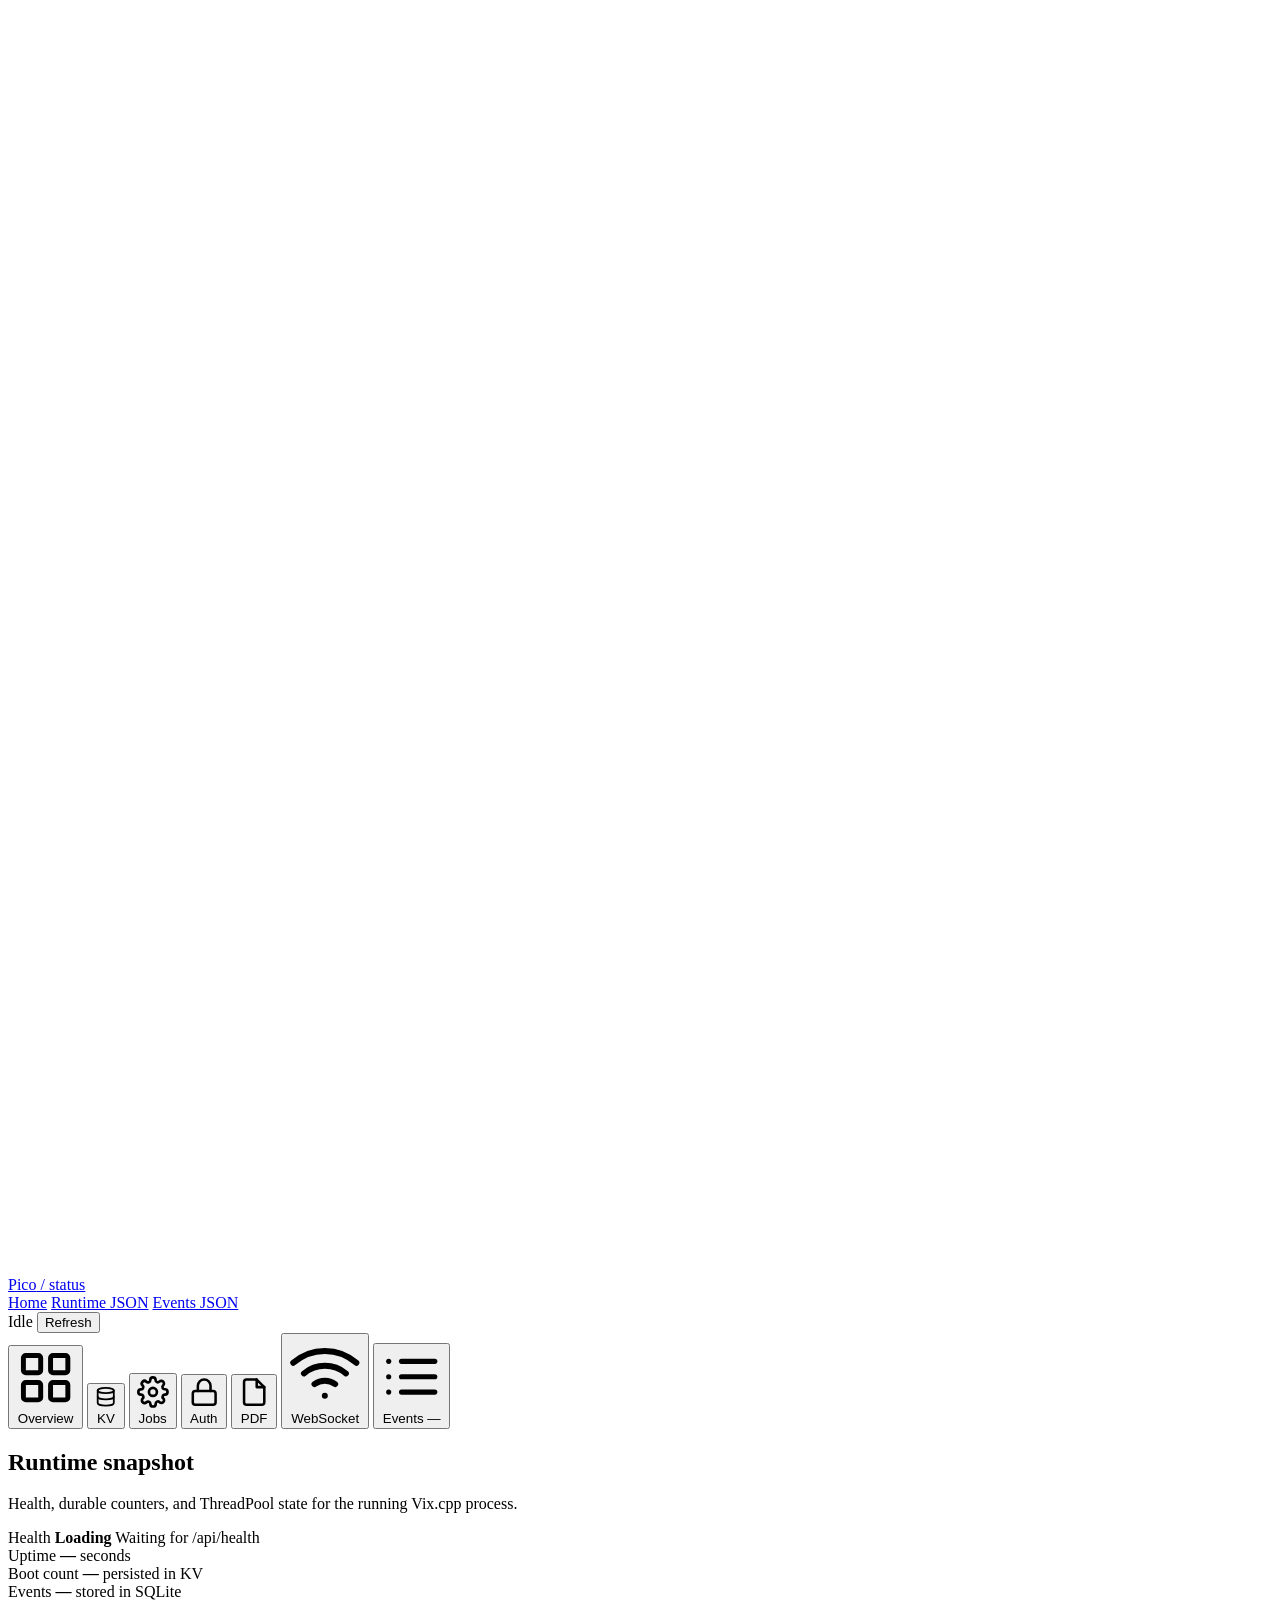
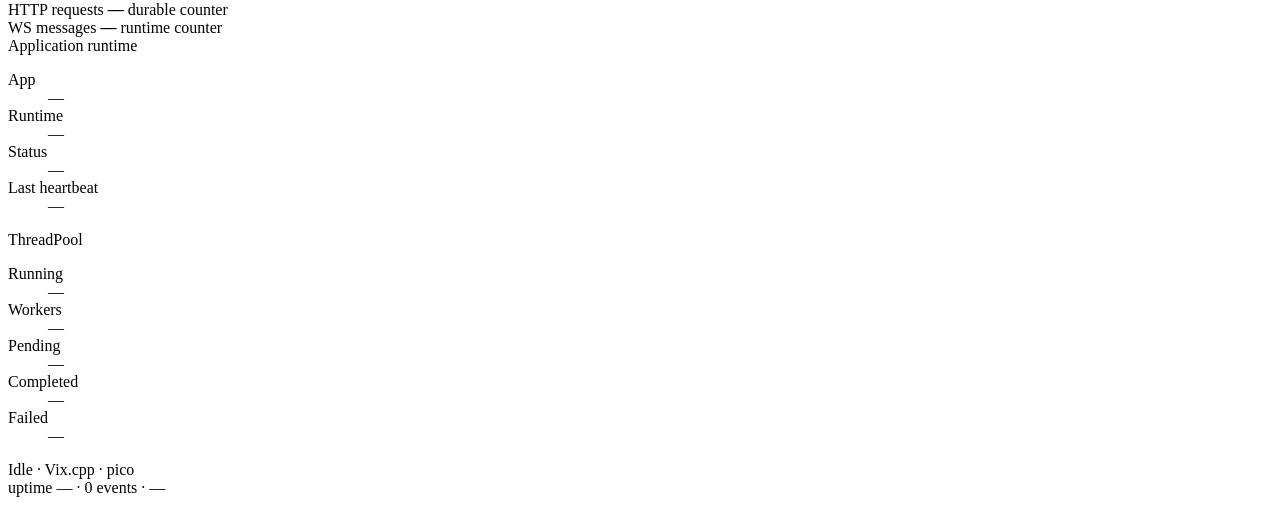
==== commit 2f3091e5: "Update frontend" ====
--- a/public/status.html
+++ b/public/status.html
@@ -1,34 +1,25 @@
 <!doctype html>
 <html lang="en">
   <head>
-    <!-- Basic -->
     <meta charset="UTF-8" />
     <meta name="viewport" content="width=device-width, initial-scale=1.0" />
 
-    <title>Pico Status · Live Vix.cpp Runtime Dashboard</title>
-
-    <!-- Primary meta -->
+    <title>Pico Status · Live Vix.cpp runtime dashboard</title>
+
     <meta
       name="description"
-      content="Pico Status is a live runtime dashboard for a native C++ backend app powered by Vix.cpp. Inspect HTTP health, durable KV counters, SQLite events, ThreadPool metrics, WebSocket diagnostics, and runtime state from one page."
-    />
-
+      content="A live runtime dashboard for a native C++ backend powered by Vix.cpp. Inspect HTTP health, durable KV counters, SQLite events, ThreadPool metrics, and WebSocket diagnostics from one tabbed dashboard."
+    />
     <meta name="author" content="Gaspard Kirira" />
     <meta name="robots" content="index, follow" />
     <link rel="canonical" href="https://pico.vixcpp.com/status.html" />
 
-    <!-- Theme / Mobile -->
-    <meta name="theme-color" content="#101827" />
-    <meta name="color-scheme" content="dark light" />
+    <meta name="theme-color" content="#f7f7f7" />
+    <meta name="color-scheme" content="light" />
     <meta name="mobile-web-app-capable" content="yes" />
     <meta name="apple-mobile-web-app-capable" content="yes" />
-    <meta
-      name="apple-mobile-web-app-status-bar-style"
-      content="black-translucent"
-    />
     <meta name="apple-mobile-web-app-title" content="Pico Status" />
 
-    <!-- Favicons / App icons -->
     <link rel="icon" href="/assets/pwa/favicon.ico" />
     <link
       rel="icon"
@@ -47,20 +38,17 @@
       sizes="180x180"
       href="/assets/pwa/apple-touch-icon.png"
     />
-
-    <!-- PWA -->
     <link rel="manifest" href="/manifest.webmanifest" />
 
-    <!-- Open Graph -->
     <meta property="og:type" content="website" />
     <meta property="og:site_name" content="Pico" />
     <meta
       property="og:title"
-      content="Pico Status · Live Vix.cpp Runtime Dashboard"
+      content="Pico Status · Live Vix.cpp runtime dashboard"
     />
     <meta
       property="og:description"
-      content="Inspect a real native C++ backend runtime powered by Vix.cpp: HTTP health, durable KV state, SQLite events, ThreadPool metrics, WebSocket diagnostics, and live runtime state."
+      content="Inspect a real native C++ backend runtime powered by Vix.cpp: HTTP health, durable KV state, SQLite events, ThreadPool metrics, and WebSocket diagnostics."
     />
     <meta property="og:url" content="https://pico.vixcpp.com/status.html" />
     <meta
@@ -72,15 +60,14 @@
       content="Pico Status live runtime dashboard powered by Vix.cpp"
     />
 
-    <!-- Twitter / X -->
     <meta name="twitter:card" content="summary_large_image" />
     <meta
       name="twitter:title"
-      content="Pico Status · Live Vix.cpp Runtime Dashboard"
+      content="Pico Status · Live Vix.cpp runtime dashboard"
     />
     <meta
       name="twitter:description"
-      content="A live dashboard for a native C++ backend app powered by Vix.cpp. Inspect HTTP, KV state, SQLite events, ThreadPool metrics, and WebSocket diagnostics."
+      content="A live tabbed dashboard for a native C++ backend powered by Vix.cpp. Inspect HTTP, KV state, SQLite events, ThreadPool metrics, and WebSocket diagnostics."
     />
     <meta
       name="twitter:image"
@@ -88,503 +75,653 @@
     />
     <meta name="twitter:site" content="@vix_cpp" />
 
-    <!-- Styles -->
-    <link rel="stylesheet" href="/app.css" />
+    <link rel="preload" as="style" href="/status.css" />
+    <link rel="stylesheet" href="/status.css" />
   </head>
 
   <body>
-    <header class="pico-header">
-      <nav class="pico-nav" aria-label="Main navigation">
-        <a class="pico-brand" href="/" aria-label="Pico home">
-          <span class="pico-brand-mark" aria-hidden="true">
+    <div class="ps" data-kernel="idle" id="ps-shell">
+      <!-- ============================== APP BAR ============================== -->
+      <header class="ps-AppBar">
+        <a class="ps-AppBar__brand" href="/" aria-label="Pico home">
+          <span class="ps-AppBar__logo" aria-hidden="true">
             <svg
-              viewBox="0 0 36 36"
+              viewBox="0 0 24 24"
               fill="none"
               xmlns="http://www.w3.org/2000/svg"
             >
-              <defs>
-                <linearGradient
-                  id="pico-logo-left"
-                  x1="5"
-                  y1="6"
-                  x2="18"
-                  y2="30"
-                  gradientUnits="userSpaceOnUse"
-                >
-                  <stop offset="0%" stop-color="#d4fcd4" />
-                  <stop offset="55%" stop-color="#4ade80" />
-                  <stop offset="100%" stop-color="#22c55e" />
-                </linearGradient>
-
-                <linearGradient
-                  id="pico-logo-right"
-                  x1="31"
-                  y1="6"
-                  x2="18"
-                  y2="30"
-                  gradientUnits="userSpaceOnUse"
-                >
-                  <stop offset="0%" stop-color="#22c55e" />
-                  <stop offset="100%" stop-color="#15803d" />
-                </linearGradient>
-              </defs>
-
-              <polygon
-                points="5,6 12,6 18,28 14,28"
-                fill="url(#pico-logo-left)"
+              <path
+                d="M6 5L11 19"
+                stroke="#fff"
+                stroke-width="2.2"
+                stroke-linecap="round"
               />
-              <polygon
-                points="31,6 24,6 18,28 22,28"
-                fill="url(#pico-logo-right)"
-              />
-
-              <line
-                x1="9"
-                y1="16"
-                x2="13.5"
-                y2="29"
-                stroke="#bbf7d0"
-                stroke-width="1.1"
+              <path
+                d="M18 5L13 19"
+                stroke="#fff"
+                stroke-width="2.2"
                 stroke-linecap="round"
-                opacity="0.7"
               />
             </svg>
           </span>
-
-          <span class="pico-brand-text">Pico</span>
+          <span class="ps-AppBar__title"
+            >Pico<span class="ps-AppBar__sub"> / status</span></span
+          >
         </a>
 
-        <div class="pico-nav-links">
+        <nav class="ps-AppBar__nav" aria-label="Site">
           <a href="/">Home</a>
-          <a href="/status.html" aria-current="page">Status</a>
           <a href="/api/status">Runtime JSON</a>
           <a href="/api/events">Events JSON</a>
-        </div>
-      </nav>
-    </header>
-
-    <main class="pico-main">
-      <section class="pico-page-title">
-        <p class="pico-eyebrow">Runtime dashboard</p>
-
-        <div class="pico-page-title-row">
-          <div>
-            <h1>Pico status</h1>
-            <p>
-              Inspect the live state of a native C++ backend powered by Vix.cpp:
-              HTTP health, durable counters, SQLite events, ThreadPool metrics,
-              and WebSocket diagnostics.
-            </p>
-          </div>
-
-          <button class="pico-button pico-button-primary" id="refresh-status">
+        </nav>
+
+        <span class="ps-AppBar__spacer"></span>
+
+        <div class="ps-AppBar__status">
+          <span class="ps-Kernel" title="Runtime activity">
+            <span class="ps-Kernel__dot"></span>
+            <span class="ps-Kernel__text" id="kernel-text">Idle</span>
+          </span>
+
+          <button class="ps-AppBar__refresh" id="refresh-status" type="button">
             Refresh
           </button>
         </div>
-      </section>
-
-      <section class="pico-section" aria-labelledby="overview-title">
-        <div class="pico-section-heading">
-          <p class="pico-eyebrow">Overview</p>
-          <h2 id="overview-title">Runtime snapshot</h2>
-        </div>
-
-        <div class="pico-metrics-grid">
-          <article class="pico-metric-card">
-            <span class="pico-metric-label">Health</span>
-            <strong class="pico-metric-value" id="metric-health">
-              Loading
-            </strong>
-            <span class="pico-metric-note" id="metric-health-note">
-              Waiting for /api/health
-            </span>
+      </header>
+
+      <!-- ============================== TABS ============================== -->
+      <nav
+        class="ps-Tabs"
+        role="tablist"
+        aria-label="Dashboard sections"
+        id="ps-tabs"
+      >
+        <button
+          class="ps-Tab is-active"
+          role="tab"
+          aria-selected="true"
+          data-tab="overview"
+          id="tab-overview"
+          aria-controls="panel-overview"
+        >
+          <svg
+            class="ps-Tab__icon"
+            viewBox="0 0 24 24"
+            fill="none"
+            stroke="currentColor"
+            stroke-width="2"
+            stroke-linecap="round"
+            stroke-linejoin="round"
+          >
+            <rect x="3" y="3" width="7" height="7" rx="1" />
+            <rect x="14" y="3" width="7" height="7" rx="1" />
+            <rect x="3" y="14" width="7" height="7" rx="1" />
+            <rect x="14" y="14" width="7" height="7" rx="1" />
+          </svg>
+          Overview
+        </button>
+        <button
+          class="ps-Tab"
+          role="tab"
+          aria-selected="false"
+          data-tab="kv"
+          id="tab-kv"
+          aria-controls="panel-kv"
+        >
+          <svg
+            class="ps-Tab__icon"
+            viewBox="0 0 24 24"
+            fill="none"
+            stroke="currentColor"
+            stroke-width="2"
+            stroke-linecap="round"
+            stroke-linejoin="round"
+          >
+            <ellipse cx="12" cy="5" rx="9" ry="3" />
+            <path d="M3 5v14a9 3 0 0 0 18 0V5" />
+            <path d="M3 12a9 3 0 0 0 18 0" />
+          </svg>
+          KV
+        </button>
+        <button
+          class="ps-Tab"
+          role="tab"
+          aria-selected="false"
+          data-tab="jobs"
+          id="tab-jobs"
+          aria-controls="panel-jobs"
+        >
+          <svg
+            class="ps-Tab__icon"
+            viewBox="0 0 24 24"
+            fill="none"
+            stroke="currentColor"
+            stroke-width="2"
+            stroke-linecap="round"
+            stroke-linejoin="round"
+          >
+            <circle cx="12" cy="12" r="3" />
+            <path
+              d="M19.4 15a1.65 1.65 0 0 0 .33 1.82l.06.06a2 2 0 1 1-2.83 2.83l-.06-.06a1.65 1.65 0 0 0-1.82-.33 1.65 1.65 0 0 0-1 1.51V21a2 2 0 0 1-4 0v-.09A1.65 1.65 0 0 0 9 19.4a1.65 1.65 0 0 0-1.82.33l-.06.06a2 2 0 1 1-2.83-2.83l.06-.06a1.65 1.65 0 0 0 .33-1.82 1.65 1.65 0 0 0-1.51-1H3a2 2 0 0 1 0-4h.09A1.65 1.65 0 0 0 4.6 9a1.65 1.65 0 0 0-.33-1.82l-.06-.06a2 2 0 1 1 2.83-2.83l.06.06a1.65 1.65 0 0 0 1.82.33H9a1.65 1.65 0 0 0 1-1.51V3a2 2 0 0 1 4 0v.09a1.65 1.65 0 0 0 1 1.51 1.65 1.65 0 0 0 1.82-.33l.06-.06a2 2 0 1 1 2.83 2.83l-.06.06a1.65 1.65 0 0 0-.33 1.82V9a1.65 1.65 0 0 0 1.51 1H21a2 2 0 0 1 0 4h-.09a1.65 1.65 0 0 0-1.51 1z"
+            />
+          </svg>
+          Jobs
+        </button>
+        <button
+          class="ps-Tab"
+          role="tab"
+          aria-selected="false"
+          data-tab="auth"
+          id="tab-auth"
+          aria-controls="panel-auth"
+        >
+          <svg
+            class="ps-Tab__icon"
+            viewBox="0 0 24 24"
+            fill="none"
+            stroke="currentColor"
+            stroke-width="2"
+            stroke-linecap="round"
+            stroke-linejoin="round"
+          >
+            <rect x="3" y="11" width="18" height="11" rx="2" />
+            <path d="M7 11V7a5 5 0 0 1 10 0v4" />
+          </svg>
+          Auth
+        </button>
+        <button
+          class="ps-Tab"
+          role="tab"
+          aria-selected="false"
+          data-tab="pdf"
+          id="tab-pdf"
+          aria-controls="panel-pdf"
+        >
+          <svg
+            class="ps-Tab__icon"
+            viewBox="0 0 24 24"
+            fill="none"
+            stroke="currentColor"
+            stroke-width="2"
+            stroke-linecap="round"
+            stroke-linejoin="round"
+          >
+            <path
+              d="M14 2H6a2 2 0 0 0-2 2v16a2 2 0 0 0 2 2h12a2 2 0 0 0 2-2V8z"
+            />
+            <path d="M14 2v6h6" />
+          </svg>
+          PDF
+        </button>
+        <button
+          class="ps-Tab"
+          role="tab"
+          aria-selected="false"
+          data-tab="ws"
+          id="tab-ws"
+          aria-controls="panel-ws"
+        >
+          <svg
+            class="ps-Tab__icon"
+            viewBox="0 0 24 24"
+            fill="none"
+            stroke="currentColor"
+            stroke-width="2"
+            stroke-linecap="round"
+            stroke-linejoin="round"
+          >
+            <path d="M5 12.55a11 11 0 0 1 14.08 0" />
+            <path d="M1.42 9a16 16 0 0 1 21.16 0" />
+            <path d="M8.53 16.11a6 6 0 0 1 6.95 0" />
+            <line x1="12" y1="20" x2="12.01" y2="20" />
+          </svg>
+          WebSocket
+        </button>
+        <button
+          class="ps-Tab"
+          role="tab"
+          aria-selected="false"
+          data-tab="events"
+          id="tab-events"
+          aria-controls="panel-events"
+        >
+          <svg
+            class="ps-Tab__icon"
+            viewBox="0 0 24 24"
+            fill="none"
+            stroke="currentColor"
+            stroke-width="2"
+            stroke-linecap="round"
+            stroke-linejoin="round"
+          >
+            <line x1="8" y1="6" x2="21" y2="6" />
+            <line x1="8" y1="12" x2="21" y2="12" />
+            <line x1="8" y1="18" x2="21" y2="18" />
+            <line x1="3" y1="6" x2="3.01" y2="6" />
+            <line x1="3" y1="12" x2="3.01" y2="12" />
+            <line x1="3" y1="18" x2="3.01" y2="18" />
+          </svg>
+          Events
+          <span class="ps-Tab__badge" id="events-badge">—</span>
+        </button>
+      </nav>
+
+      <!-- ============================== BODY ============================== -->
+      <main class="ps-Body">
+        <!-- ---------- OVERVIEW ---------- -->
+        <section
+          class="ps-Panel"
+          role="tabpanel"
+          id="panel-overview"
+          aria-labelledby="tab-overview"
+        >
+          <div class="ps-Panel__head">
+            <h1 class="ps-Panel__title">Runtime snapshot</h1>
+            <p class="ps-Panel__desc">
+              Health, durable counters, and ThreadPool state for the running
+              Vix.cpp process.
+            </p>
+          </div>
+
+          <div class="ps-metrics">
+            <article class="ps-metric">
+              <span class="ps-metric__label">Health</span>
+              <strong class="ps-metric__value" id="metric-health"
+                >Loading</strong
+              >
+              <span class="ps-metric__note" id="metric-health-note"
+                >Waiting for /api/health</span
+              >
+            </article>
+            <article class="ps-metric">
+              <span class="ps-metric__label">Uptime</span>
+              <strong class="ps-metric__value" id="metric-uptime">—</strong>
+              <span class="ps-metric__note">seconds</span>
+            </article>
+            <article class="ps-metric">
+              <span class="ps-metric__label">Boot count</span>
+              <strong class="ps-metric__value" id="metric-boot-count">—</strong>
+              <span class="ps-metric__note">persisted in KV</span>
+            </article>
+            <article class="ps-metric">
+              <span class="ps-metric__label">Events</span>
+              <strong class="ps-metric__value" id="metric-events">—</strong>
+              <span class="ps-metric__note">stored in SQLite</span>
+            </article>
+            <article class="ps-metric">
+              <span class="ps-metric__label">HTTP requests</span>
+              <strong class="ps-metric__value" id="metric-http">—</strong>
+              <span class="ps-metric__note">durable counter</span>
+            </article>
+            <article class="ps-metric">
+              <span class="ps-metric__label">WS messages</span>
+              <strong class="ps-metric__value" id="metric-ws">—</strong>
+              <span class="ps-metric__note">runtime counter</span>
+            </article>
+          </div>
+
+          <div class="ps-two">
+            <article class="ps-card">
+              <div class="ps-card__head">
+                <span class="ps-dot"></span>Application runtime
+              </div>
+              <dl class="ps-list">
+                <div>
+                  <dt>App</dt>
+                  <dd id="detail-app">—</dd>
+                </div>
+                <div>
+                  <dt>Runtime</dt>
+                  <dd id="detail-runtime">—</dd>
+                </div>
+                <div>
+                  <dt>Status</dt>
+                  <dd id="detail-status">—</dd>
+                </div>
+                <div>
+                  <dt>Last heartbeat</dt>
+                  <dd id="detail-heartbeat">—</dd>
+                </div>
+              </dl>
+            </article>
+
+            <article class="ps-card">
+              <div class="ps-card__head">
+                <span class="ps-dot"></span>ThreadPool
+              </div>
+              <dl class="ps-list">
+                <div>
+                  <dt>Running</dt>
+                  <dd id="threadpool-running">—</dd>
+                </div>
+                <div>
+                  <dt>Workers</dt>
+                  <dd id="threadpool-workers">—</dd>
+                </div>
+                <div>
+                  <dt>Pending</dt>
+                  <dd id="threadpool-pending">—</dd>
+                </div>
+                <div>
+                  <dt>Completed</dt>
+                  <dd id="threadpool-completed">—</dd>
+                </div>
+                <div>
+                  <dt>Failed</dt>
+                  <dd id="threadpool-failed">—</dd>
+                </div>
+              </dl>
+            </article>
+          </div>
+        </section>
+
+        <!-- ---------- KV ---------- -->
+        <section
+          class="ps-Panel"
+          role="tabpanel"
+          id="panel-kv"
+          aria-labelledby="tab-kv"
+          hidden
+        >
+          <div class="ps-Panel__head">
+            <h1 class="ps-Panel__title">KV store</h1>
+            <p class="ps-Panel__desc">
+              Write a value to Pico's durable KV store, then read it back
+              through the API.
+            </p>
+          </div>
+
+          <article class="ps-card">
+            <form class="ps-form" id="kv-form">
+              <label
+                >Key
+                <input
+                  id="kv-key"
+                  name="key"
+                  type="text"
+                  value="demo-status-message"
+                  autocomplete="off"
+                />
+              </label>
+              <label
+                >Value
+                <input
+                  id="kv-value"
+                  name="value"
+                  type="text"
+                  value="Hello from Pico status page"
+                  autocomplete="off"
+                />
+              </label>
+              <div class="ps-actions">
+                <button class="ps-btn ps-btn--primary" type="submit">
+                  Write and read KV
+                </button>
+              </div>
+            </form>
+            <pre class="ps-output" id="kv-output" data-label="kv">
+Waiting for KV test…</pre
+            >
           </article>
-
-          <article class="pico-metric-card">
-            <span class="pico-metric-label">Uptime</span>
-            <strong class="pico-metric-value" id="metric-uptime">—</strong>
-            <span class="pico-metric-note">seconds</span>
+        </section>
+
+        <!-- ---------- JOBS ---------- -->
+        <section
+          class="ps-Panel"
+          role="tabpanel"
+          id="panel-jobs"
+          aria-labelledby="tab-jobs"
+          hidden
+        >
+          <div class="ps-Panel__head">
+            <h1 class="ps-Panel__title">Background jobs</h1>
+            <p class="ps-Panel__desc">
+              Submit a diagnostic job to the Vix ThreadPool through Pico's job
+              service and watch it run.
+            </p>
+          </div>
+
+          <article class="ps-card">
+            <form class="ps-form" id="job-form">
+              <label
+                >Job name
+                <input
+                  id="job-name"
+                  name="name"
+                  type="text"
+                  value="status-page-job"
+                  autocomplete="off"
+                />
+              </label>
+              <label
+                >Value
+                <input id="job-value" name="value" type="number" value="21" />
+              </label>
+              <div class="ps-actions">
+                <button class="ps-btn ps-btn--primary" type="submit">
+                  Run job
+                </button>
+              </div>
+            </form>
+            <pre class="ps-output" id="job-output" data-label="jobs">
+Waiting for job test…</pre
+            >
           </article>
-
-          <article class="pico-metric-card">
-            <span class="pico-metric-label">Boot count</span>
-            <strong class="pico-metric-value" id="metric-boot-count">—</strong>
-            <span class="pico-metric-note">persisted in KV</span>
+        </section>
+
+        <!-- ---------- AUTH ---------- -->
+        <section
+          class="ps-Panel"
+          role="tabpanel"
+          id="panel-auth"
+          aria-labelledby="tab-auth"
+          hidden
+        >
+          <div class="ps-Panel__head">
+            <h1 class="ps-Panel__title">Auth (rix/auth)</h1>
+            <p class="ps-Panel__desc">
+              Register, login, validate a session, logout, and delete the
+              diagnostic account through the database-backed auth service.
+            </p>
+          </div>
+
+          <article class="ps-card">
+            <form class="ps-form" id="auth-form">
+              <label
+                >Email
+                <input
+                  id="auth-email"
+                  name="email"
+                  type="email"
+                  value="pico-demo@example.com"
+                  autocomplete="off"
+                />
+              </label>
+              <label
+                >Password
+                <input
+                  id="auth-password"
+                  name="password"
+                  type="password"
+                  value="correct-password"
+                  autocomplete="off"
+                />
+              </label>
+              <div class="ps-actions">
+                <button class="ps-btn" id="auth-register-button" type="button">
+                  Register
+                </button>
+                <button class="ps-btn" id="auth-login-button" type="button">
+                  Login
+                </button>
+                <button class="ps-btn" id="auth-check-button" type="button">
+                  Check session
+                </button>
+                <button class="ps-btn" id="auth-logout-button" type="button">
+                  Logout
+                </button>
+                <button
+                  class="ps-btn ps-btn--danger"
+                  id="auth-delete-button"
+                  type="button"
+                >
+                  Delete account
+                </button>
+              </div>
+            </form>
+            <pre class="ps-output" id="auth-output" data-label="rix/auth">
+Waiting for auth test…</pre
+            >
           </article>
-
-          <article class="pico-metric-card">
-            <span class="pico-metric-label">Events</span>
-            <strong class="pico-metric-value" id="metric-events">—</strong>
-            <span class="pico-metric-note">stored in SQLite</span>
-          </article>
-
-          <article class="pico-metric-card">
-            <span class="pico-metric-label">HTTP requests</span>
-            <strong class="pico-metric-value" id="metric-http">—</strong>
-            <span class="pico-metric-note">durable counter</span>
-          </article>
-
-          <article class="pico-metric-card">
-            <span class="pico-metric-label">WebSocket messages</span>
-            <strong class="pico-metric-value" id="metric-ws">—</strong>
-            <span class="pico-metric-note">runtime counter</span>
-          </article>
-        </div>
-      </section>
-
-      <section
-        class="pico-section pico-two-columns"
-        aria-label="Runtime details"
-      >
-        <article class="pico-card">
-          <div class="pico-card-header">
-            <span class="pico-status-dot"></span>
-            <span>Application runtime</span>
-          </div>
-
-          <dl class="pico-detail-list">
-            <div>
-              <dt>App</dt>
-              <dd id="detail-app">—</dd>
+        </section>
+
+        <!-- ---------- PDF ---------- -->
+        <section
+          class="ps-Panel"
+          role="tabpanel"
+          id="panel-pdf"
+          aria-labelledby="tab-pdf"
+          hidden
+        >
+          <div class="ps-Panel__head">
+            <h1 class="ps-Panel__title">PDF (rix/pdf)</h1>
+            <p class="ps-Panel__desc">
+              Generate PDF files through rix/pdf from live Pico routes.
+            </p>
+          </div>
+
+          <article class="ps-card">
+            <div class="ps-actions">
+              <a class="ps-btn ps-btn--primary" href="/api/pdf/basic"
+                >Download basic PDF</a
+              >
+              <a class="ps-btn" href="/api/pdf/events">Download events PDF</a>
             </div>
-
-            <div>
-              <dt>Runtime</dt>
-              <dd id="detail-runtime">—</dd>
-            </div>
-
-            <div>
-              <dt>Status</dt>
-              <dd id="detail-status">—</dd>
-            </div>
-
-            <div>
-              <dt>Last heartbeat</dt>
-              <dd id="detail-heartbeat">—</dd>
-            </div>
-          </dl>
-        </article>
-
-        <article class="pico-card">
-          <div class="pico-card-header">
-            <span class="pico-status-dot"></span>
-            <span>ThreadPool</span>
-          </div>
-
-          <dl class="pico-detail-list">
-            <div>
-              <dt>Running</dt>
-              <dd id="threadpool-running">—</dd>
-            </div>
-
-            <div>
-              <dt>Workers</dt>
-              <dd id="threadpool-workers">—</dd>
-            </div>
-
-            <div>
-              <dt>Pending</dt>
-              <dd id="threadpool-pending">—</dd>
-            </div>
-
-            <div>
-              <dt>Completed</dt>
-              <dd id="threadpool-completed">—</dd>
-            </div>
-
-            <div>
-              <dt>Failed</dt>
-              <dd id="threadpool-failed">—</dd>
-            </div>
-          </dl>
-        </article>
-      </section>
-
-      <section
-        class="pico-section pico-two-columns"
-        aria-label="Interactive runtime checks"
-      >
-        <article class="pico-card">
-          <div class="pico-card-header">
-            <span>KV check</span>
-          </div>
-
-          <p class="pico-muted">
-            Write a value to Pico's durable KV store, then read it back through
-            the API.
-          </p>
-
-          <form class="pico-form" id="kv-form">
-            <label>
-              Key
-              <input
-                id="kv-key"
-                name="key"
-                type="text"
-                value="demo-status-message"
-                autocomplete="off"
-              />
-            </label>
-
-            <label>
-              Value
-              <input
-                id="kv-value"
-                name="value"
-                type="text"
-                value="Hello from Pico status page"
-                autocomplete="off"
-              />
-            </label>
-
-            <button class="pico-button pico-button-secondary" type="submit">
-              Write and read KV
-            </button>
-          </form>
-
-          <pre class="pico-output" id="kv-output">Waiting for KV test…</pre>
-        </article>
-
-        <article class="pico-card">
-          <div class="pico-card-header">
-            <span>Job check</span>
-          </div>
-
-          <p class="pico-muted">
-            Submit a small diagnostic job to the Vix ThreadPool through Pico's
-            job service.
-          </p>
-
-          <form class="pico-form" id="job-form">
-            <label>
-              Job name
-              <input
-                id="job-name"
-                name="name"
-                type="text"
-                value="status-page-job"
-                autocomplete="off"
-              />
-            </label>
-
-            <label>
-              Value
-              <input id="job-value" name="value" type="number" value="21" />
-            </label>
-
-            <button class="pico-button pico-button-secondary" type="submit">
-              Run job
-            </button>
-          </form>
-
-          <pre class="pico-output" id="job-output">Waiting for job test…</pre>
-        </article>
-      </section>
-
-      <section
-        class="pico-section pico-two-columns"
-        aria-label="Rix package diagnostics"
-      >
-        <article class="pico-card">
-          <div class="pico-card-header">
-            <span>Auth check</span>
-          </div>
-
-          <p class="pico-muted">
-            Register, login, validate a session, logout, and delete the current
-            diagnostic account through rix/auth using Pico's database-backed
-            auth service.
-          </p>
-
-          <form class="pico-form" id="auth-form">
-            <label>
-              Email
-              <input
-                id="auth-email"
-                name="email"
-                type="email"
-                value="pico-demo@example.com"
-                autocomplete="off"
-              />
-            </label>
-
-            <label>
-              Password
-              <input
-                id="auth-password"
-                name="password"
-                type="password"
-                value="correct-password"
-                autocomplete="off"
-              />
-            </label>
-
-            <div class="pico-actions">
-              <button
-                class="pico-button pico-button-secondary"
-                id="auth-register-button"
-                type="button"
-              >
-                Register
-              </button>
-
-              <button
-                class="pico-button pico-button-secondary"
-                id="auth-login-button"
-                type="button"
-              >
-                Login
-              </button>
-
-              <button
-                class="pico-button pico-button-secondary"
-                id="auth-check-button"
-                type="button"
-              >
-                Check session
-              </button>
-
-              <button
-                class="pico-button pico-button-secondary"
-                id="auth-logout-button"
-                type="button"
-              >
-                Logout
-              </button>
-
-              <button
-                class="pico-button pico-button-secondary"
-                id="auth-delete-button"
-                type="button"
-              >
-                Delete account
-              </button>
-            </div>
-          </form>
-
-          <pre class="pico-output" id="auth-output">Waiting for auth test…</pre>
-        </article>
-
-        <article class="pico-card">
-          <div class="pico-card-header">
-            <span>PDF check</span>
-          </div>
-
-          <p class="pico-muted">
-            Generate PDF files through rix/pdf from live Pico routes.
-          </p>
-
-          <div class="pico-actions">
-            <a class="pico-button pico-button-secondary" href="/api/pdf/basic">
-              Download basic PDF
-            </a>
-
-            <a class="pico-button pico-button-secondary" href="/api/pdf/events">
-              Download events PDF
-            </a>
-          </div>
-
-          <pre class="pico-output" id="pdf-output">
+            <pre class="ps-output" id="pdf-output" data-label="rix/pdf">
 PDF routes are ready:
 GET /api/pdf/basic
 GET /api/pdf/events</pre
-          >
-        </article>
-      </section>
-
-      <section class="pico-section" aria-labelledby="ws-title">
-        <div class="pico-section-heading">
-          <p class="pico-eyebrow">Realtime</p>
-          <h2 id="ws-title">WebSocket diagnostics</h2>
+            >
+          </article>
+        </section>
+
+        <!-- ---------- WEBSOCKET ---------- -->
+        <section
+          class="ps-Panel"
+          role="tabpanel"
+          id="panel-ws"
+          aria-labelledby="tab-ws"
+          hidden
+        >
+          <div class="ps-Panel__head">
+            <h1 class="ps-Panel__title">WebSocket diagnostics</h1>
+            <p class="ps-Panel__desc">
+              Inspect WebSocket runtime info and run a live connection test from
+              the browser.
+            </p>
+          </div>
+
+          <article class="ps-card">
+            <div class="ps-actions">
+              <button class="ps-btn" id="ws-info-button" type="button">
+                Load WS info
+              </button>
+              <button
+                class="ps-btn ps-btn--primary"
+                id="ws-connect-button"
+                type="button"
+              >
+                Test WebSocket
+              </button>
+            </div>
+            <pre class="ps-output" id="ws-output" data-label="ws">
+Waiting for WebSocket check…</pre
+            >
+          </article>
+        </section>
+
+        <!-- ---------- EVENTS ---------- -->
+        <section
+          class="ps-Panel"
+          role="tabpanel"
+          id="panel-events"
+          aria-labelledby="tab-events"
+          hidden
+        >
+          <div class="ps-Panel__head">
+            <h1 class="ps-Panel__title">Runtime events</h1>
+            <p class="ps-Panel__desc">
+              The latest events recorded in SQLite. Load more to page through
+              history, or download the full log as CSV.
+            </p>
+          </div>
+
+          <article class="ps-card">
+            <div class="ps-actions" style="margin-bottom: 14px">
+              <a class="ps-btn" href="/api/events.csv">Download CSV</a>
+            </div>
+
+            <div class="ps-table-wrap">
+              <table class="ps-table">
+                <thead>
+                  <tr>
+                    <th>ID</th>
+                    <th>Source</th>
+                    <th>Type</th>
+                    <th>Payload</th>
+                    <th>Created</th>
+                  </tr>
+                </thead>
+                <tbody id="events-table-body">
+                  <tr>
+                    <td colspan="5">Loading events…</td>
+                  </tr>
+                </tbody>
+              </table>
+            </div>
+
+            <div class="ps-events-footer">
+              <p class="ps-events-count" id="events-count">
+                Showing latest runtime events
+              </p>
+              <button class="ps-btn" id="load-more-events" type="button">
+                Load more events
+              </button>
+            </div>
+          </article>
+        </section>
+      </main>
+
+      <!-- ============================== STATUS BAR ============================== -->
+      <footer class="ps-StatusBar">
+        <div class="ps-StatusBar__group">
+          <span class="ps-StatusBar__item">
+            <span class="ps-StatusBar__dot"></span>
+            <span class="ps-StatusBar__kernelText" id="statusbar-kernel"
+              >Idle</span
+            >
+          </span>
+          <span class="ps-StatusBar__sep">·</span>
+          <span class="ps-StatusBar__item">Vix.cpp</span>
+          <span class="ps-StatusBar__sep">·</span>
+          <span class="ps-StatusBar__item" id="statusbar-app">pico</span>
         </div>
 
-        <article class="pico-card">
-          <p class="pico-muted">
-            Test the WebSocket runtime and inspect diagnostic information from
-            the browser.
-          </p>
-
-          <div class="pico-actions">
-            <button
-              class="pico-button pico-button-secondary"
-              id="ws-info-button"
-              type="button"
-            >
-              Load WS info
-            </button>
-
-            <button
-              class="pico-button pico-button-secondary"
-              id="ws-connect-button"
-              type="button"
-            >
-              Test WebSocket
-            </button>
-          </div>
-
-          <pre class="pico-output" id="ws-output">
-Waiting for WebSocket check…</pre
-          >
-        </article>
-      </section>
-
-      <section class="pico-section" aria-labelledby="events-title">
-        <div class="pico-section-heading pico-section-heading-row">
-          <div>
-            <p class="pico-eyebrow">SQLite events</p>
-            <h2 id="events-title">Latest runtime events</h2>
-          </div>
-
-          <a class="pico-button pico-button-secondary" href="/api/events.csv">
-            Download CSV
-          </a>
+        <div class="ps-StatusBar__group ps-StatusBar__group--right">
+          <span class="ps-StatusBar__item" id="statusbar-uptime">uptime —</span>
+          <span class="ps-StatusBar__sep">·</span>
+          <span class="ps-StatusBar__item" id="statusbar-events">0 events</span>
+          <span class="ps-StatusBar__sep">·</span>
+          <span
+            class="ps-StatusBar__item ps-StatusBar__item--host"
+            id="statusbar-host"
+            >—</span
+          >
         </div>
-
-        <article class="pico-card">
-          <div class="pico-table-wrap">
-            <table class="pico-table">
-              <thead>
-                <tr>
-                  <th>ID</th>
-                  <th>Source</th>
-                  <th>Type</th>
-                  <th>Payload</th>
-                  <th>Created</th>
-                </tr>
-              </thead>
-
-              <tbody id="events-table-body">
-                <tr>
-                  <td colspan="5">Loading events…</td>
-                </tr>
-              </tbody>
-            </table>
-          </div>
-
-          <div class="pico-events-footer">
-            <p class="pico-events-count" id="events-count">
-              Showing latest runtime events
-            </p>
-
-            <button
-              class="pico-button pico-button-secondary"
-              id="load-more-events"
-              type="button"
-            >
-              Load more events
-            </button>
-          </div>
-        </article>
-      </section>
-    </main>
-
-    <footer class="pico-footer">
-      <p>
-        Pico status page powered by
-        <strong>Vix.cpp</strong>.
-      </p>
-    </footer>
+      </footer>
+    </div>
 
     <script src="/app.js" defer></script>
+    <script src="/status.js" defer></script>
   </body>
 </html>
